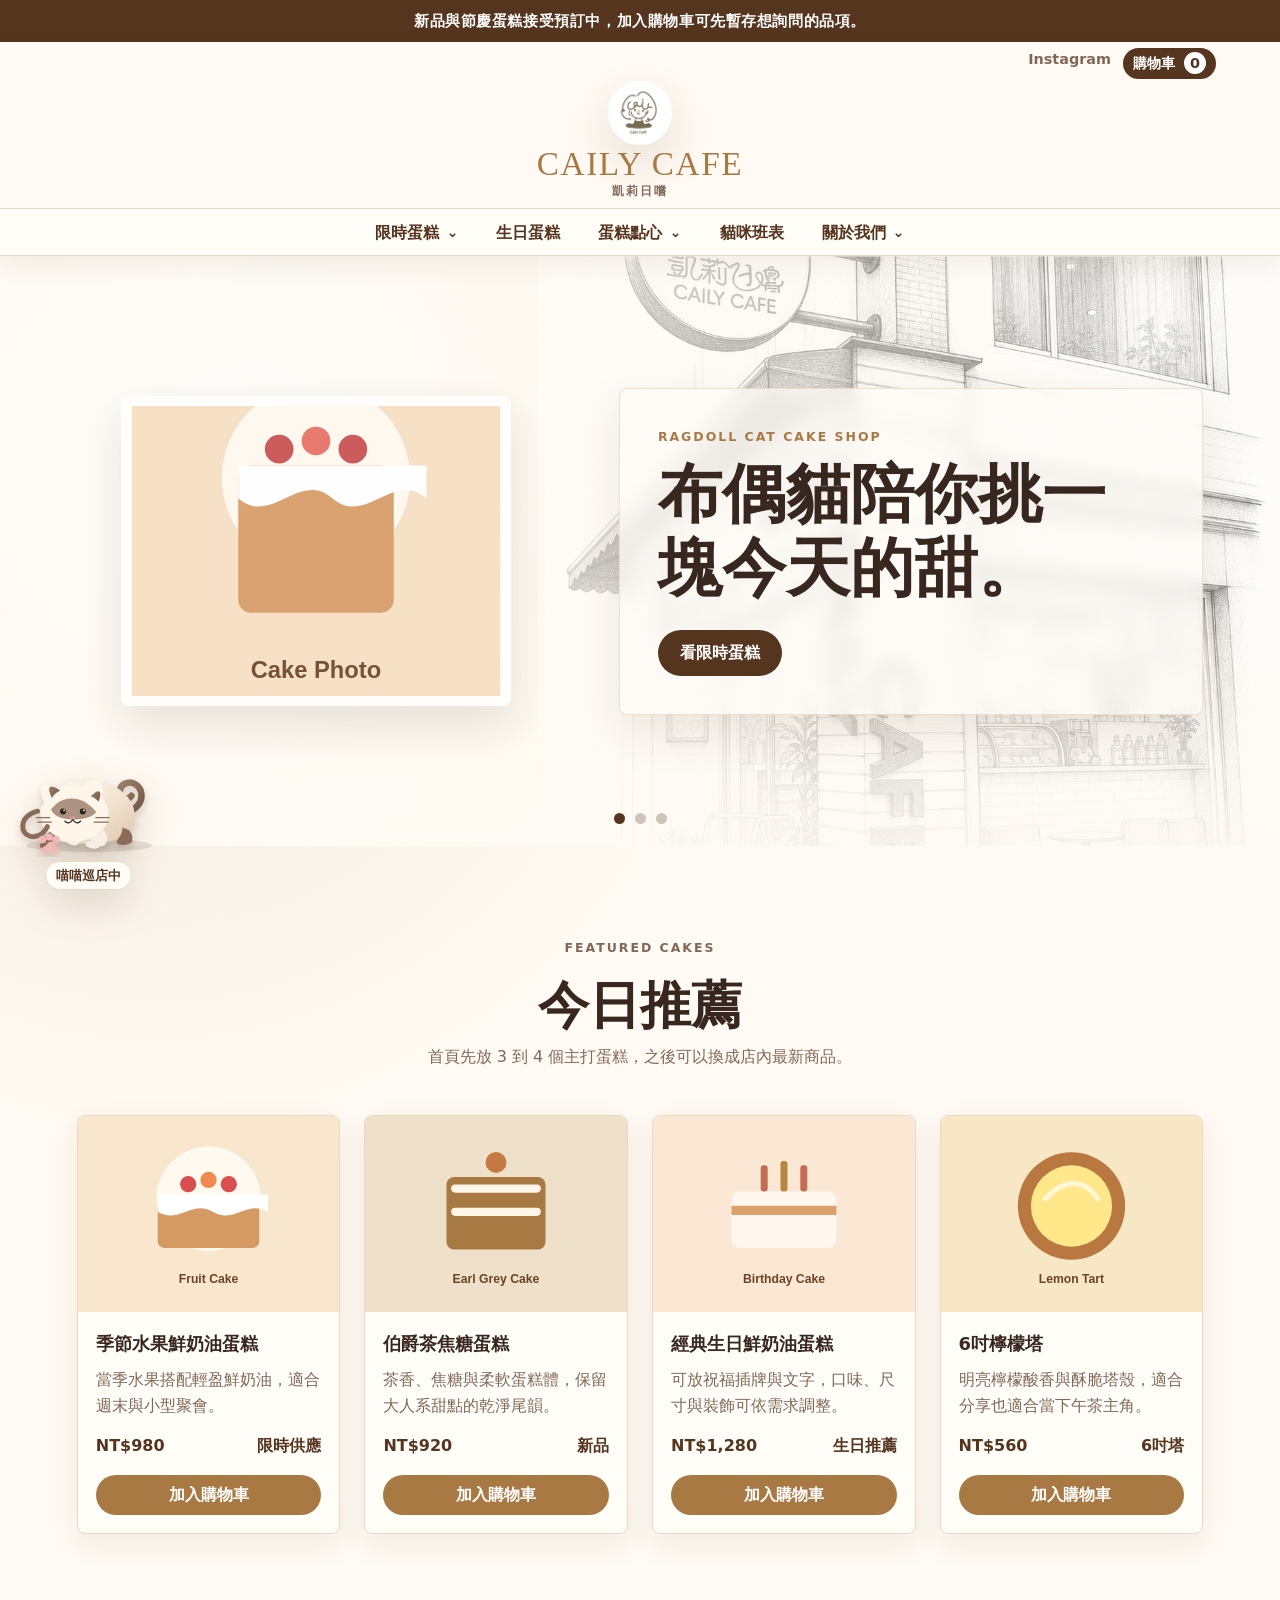
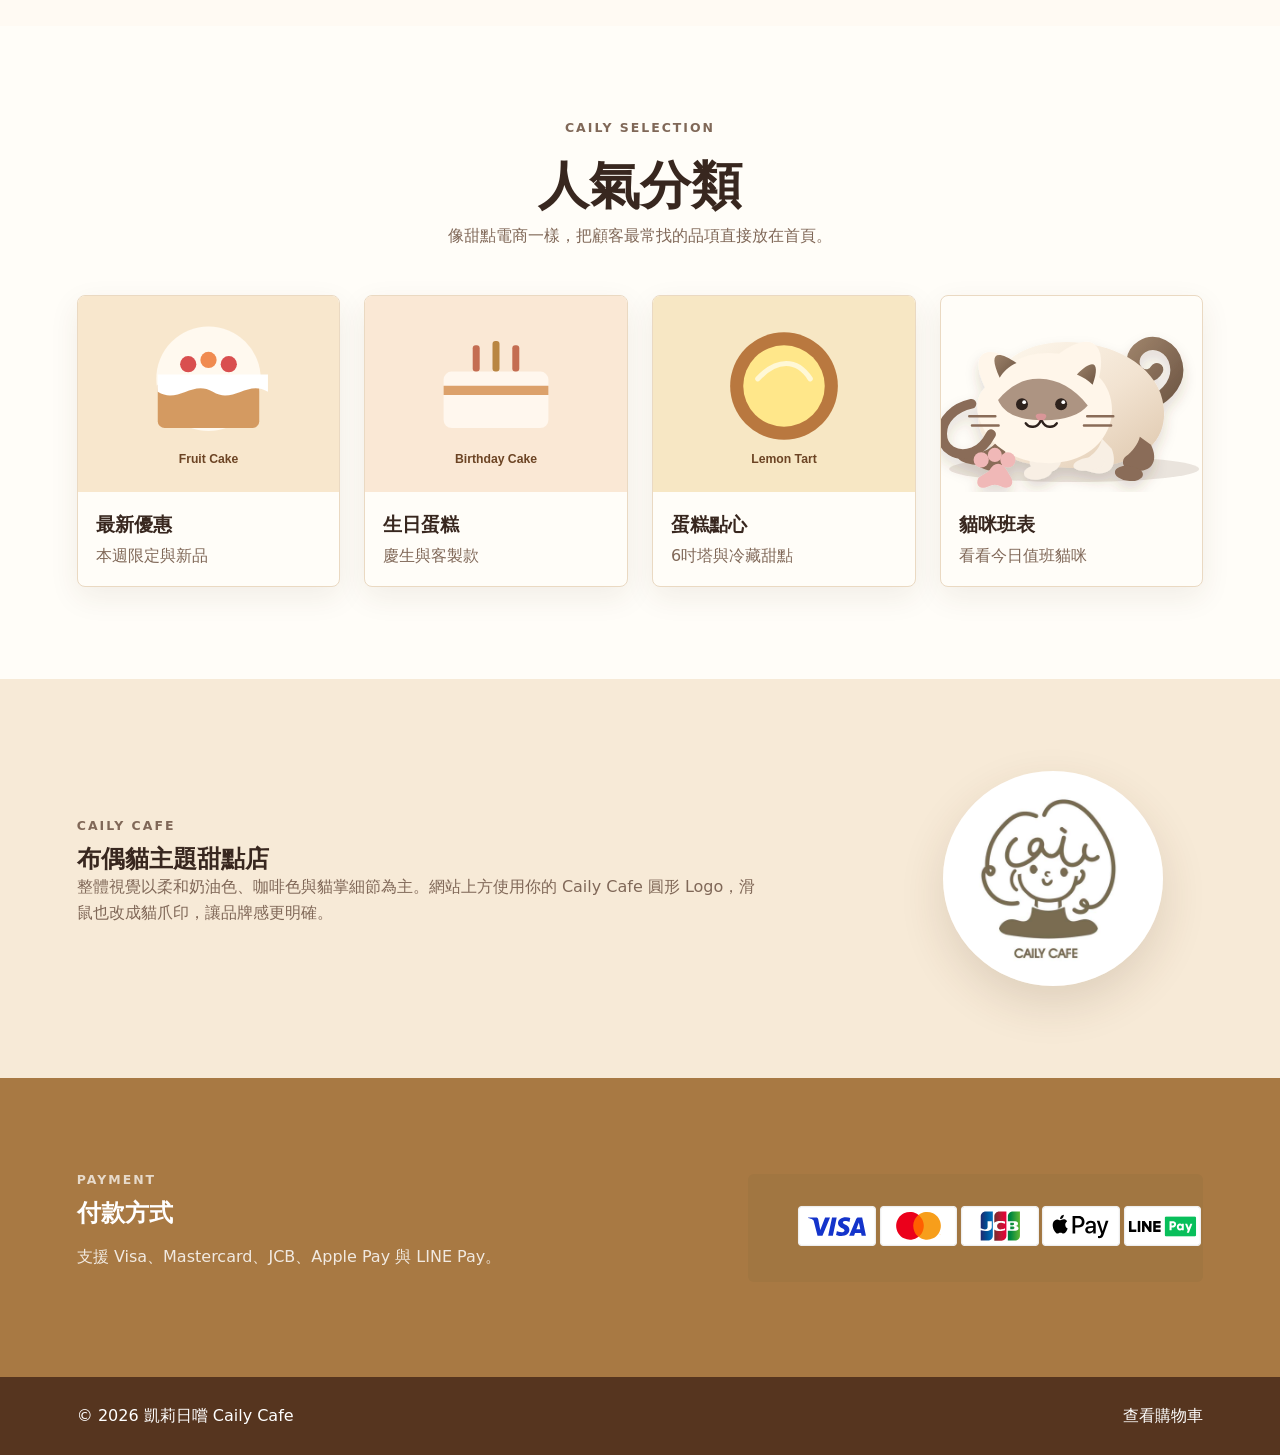
==== index.html @ 4fdf1cba "Initial Caily Cafe website" ====
﻿<!doctype html>
<html lang="zh-Hant">
  <head>
    <meta charset="utf-8">
    <meta name="viewport" content="width=device-width, initial-scale=1">
    <title>凱莉日嚐 Caily Cafe</title>
    <meta name="description" content="凱莉日嚐布偶貓主題蛋糕店，提供限時蛋糕、生日蛋糕、6吋塔與長條捲。">
    <link rel="stylesheet" href="assets/css/styles.css">
  </head>
  <body data-page="home">
    <div class="notice-bar">新品與節慶蛋糕接受預訂中，加入購物車可先暫存想詢問的品項。</div>
    <header class="site-header">
      <div class="utility-row">
        <a class="utility-link" href="https://www.instagram.com/cailycafe_daily/" target="_blank" rel="noreferrer">Instagram</a>
        <a class="cart-link" href="cart.html">購物車 <span data-cart-count>0</span></a>
      </div>
      <a class="brand" href="index.html" aria-label="凱莉日嚐首頁">
        <img src="assets/images/caily-logo.png" alt="Caily Cafe logo">
        <span>CAILY CAFE</span>
        <small>凱莉日嚐</small>
      </a>
      <button class="menu-toggle" type="button" aria-expanded="false" aria-controls="site-nav">選單</button>
      <nav id="site-nav" class="site-nav" aria-label="主選單">
        <div class="nav-dropdown">
          <a href="limited.html">限時蛋糕</a>
          <div class="dropdown-menu mega-menu">
            <a href="limited.html">本週限定</a>
            <a href="limited.html">新品上市</a>
            <a href="limited.html">節慶優惠</a>
          </div>
        </div>
        <a href="birthday.html">生日蛋糕</a>
        <div class="nav-dropdown">
          <a href="desserts.html">蛋糕點心</a>
          <div class="dropdown-menu mega-menu">
            <a href="tarts.html">6吋塔</a>
            <a href="rolls.html">長條捲</a>
            <a href="desserts.html">冷藏甜點</a>
          </div>
        </div>
        <a href="cat-schedule.html">貓咪班表</a>
        <div class="nav-dropdown">
          <a href="about.html">關於我們</a>
          <div class="dropdown-menu mega-menu">
            <a href="about.html">品牌故事</a>
            <a href="about.html">訂購方式</a>
            <a href="about.html">門市資訊</a>
          </div>
        </div>
      </nav>
    </header>

    <main>
      <section class="carousel" aria-label="自動滑動照片集">
        <div class="slides" data-carousel>
          <article class="slide is-active">
            <img src="assets/photos/hero-cake.svg" alt="凱莉日嚐限時蛋糕">
            <div class="slide-copy">
              <p>Ragdoll Cat Cake Shop</p>
              <h1>布偶貓陪你挑一塊今天的甜。</h1>
              <a class="button" href="limited.html">看限時蛋糕</a>
            </div>
          </article>
          <article class="slide">
            <img src="assets/photos/hero-tart.svg" alt="6吋塔甜點">
            <div class="slide-copy">
              <p>Fresh Tart</p>
              <h1>6吋塔、長條捲，日常也要有小慶祝。</h1>
              <a class="button" href="desserts.html">看蛋糕點心</a>
            </div>
          </article>
          <article class="slide">
            <img src="assets/photos/hero-roll.svg" alt="長條捲甜點">
            <div class="slide-copy">
              <p>Birthday & Daily Cake</p>
              <h1>生日、聚會、下午茶，都有剛好的尺寸。</h1>
              <a class="button" href="birthday.html">看生日蛋糕</a>
            </div>
          </article>
        </div>
        <div class="carousel-dots" data-carousel-dots></div>
      </section>

      <section class="section featured">
        <div class="section-heading centered">
          <p class="eyebrow">Featured Cakes</p>
          <h2>今日推薦</h2>
          <p>首頁先放 3 到 4 個主打蛋糕，之後可以換成店內最新商品。</p>
        </div>
        <div class="product-grid four" data-featured-products></div>
      </section>

      <section class="section shopline-style">
        <div class="section-heading centered">
          <p class="eyebrow">Caily Selection</p>
          <h2>人氣分類</h2>
          <p>像甜點電商一樣，把顧客最常找的品項直接放在首頁。</p>
        </div>
        <div class="category-showcase">
          <a href="limited.html">
            <img src="assets/photos/product-fruit-cake.svg" alt="最新優惠">
            <strong>最新優惠</strong>
            <span>本週限定與新品</span>
          </a>
          <a href="birthday.html">
            <img src="assets/photos/product-birthday.svg" alt="生日蛋糕">
            <strong>生日蛋糕</strong>
            <span>慶生與客製款</span>
          </a>
          <a href="tarts.html">
            <img src="assets/photos/product-lemon-tart.svg" alt="6吋塔">
            <strong>蛋糕點心</strong>
            <span>6吋塔與冷藏甜點</span>
          </a>
          <a href="cat-schedule.html">
            <img src="assets/images/ragdoll-cat-corner.svg" alt="貓咪班表">
            <strong>貓咪班表</strong>
            <span>看看今日值班貓咪</span>
          </a>
        </div>
      </section>

      <section class="section cat-theme">
        <div>
          <p class="eyebrow">Caily Cafe</p>
          <h2>布偶貓主題甜點店</h2>
          <p>
            整體視覺以柔和奶油色、咖啡色與貓掌細節為主。網站上方使用你的 Caily Cafe
            圓形 Logo，滑鼠也改成貓爪印，讓品牌感更明確。
          </p>
        </div>
        <img src="assets/images/caily-logo.png" alt="Caily Cafe 布偶貓主題 Logo">
      </section>

      <section class="section payment-section">
        <div>
          <p class="eyebrow">Payment</p>
          <h2>付款方式</h2>
          <p>支援 Visa、Mastercard、JCB、Apple Pay 與 LINE Pay。</p>
        </div>
        <img src="assets/images/payment-methods.png" alt="付款方式">
      </section>
    </main>

    <footer class="site-footer">
      <p>© 2026 凱莉日嚐 Caily Cafe</p>
      <a href="cart.html">查看購物車</a>
    </footer>

    <script src="assets/js/products.js"></script>
    <script src="assets/js/site.js"></script>
  </body>
</html>
---- assets/css/styles.css ----
:root {
  --bg: #fffaf3;
  --paper: #fffdf8;
  --cream: #f7ead7;
  --milk: #fbf2e4;
  --text: #38271f;
  --muted: #806858;
  --brand: #a87943;
  --brand-dark: #56351f;
  --line: #ead9c2;
  --shadow: 0 18px 46px rgba(78, 49, 29, 0.14);
  --paw-cursor: url("data:image/svg+xml,%3Csvg xmlns='http://www.w3.org/2000/svg' width='54' height='54' viewBox='0 0 54 54'%3E%3Cellipse cx='16' cy='15' rx='6' ry='8' fill='%23fff7ec' stroke='%2356351f' stroke-width='3'/%3E%3Cellipse cx='27' cy='11' rx='6' ry='8' fill='%23fff7ec' stroke='%2356351f' stroke-width='3'/%3E%3Cellipse cx='38' cy='15' rx='6' ry='8' fill='%23fff7ec' stroke='%2356351f' stroke-width='3'/%3E%3Cellipse cx='12' cy='28' rx='6' ry='8' fill='%23fff7ec' stroke='%2356351f' stroke-width='3'/%3E%3Cpath d='M22 30c3-6 10-6 13 0l7 10c4 7-3 13-10 9-3-2-8-2-11 0-8 4-14-2-10-9z' fill='%23f3c4c7' stroke='%2356351f' stroke-width='3'/%3E%3C/svg%3E") 10 10, auto;
}

* { box-sizing: border-box; }

html { cursor: var(--paw-cursor); }

body {
  margin: 0;
  color: var(--text);
  background:
    radial-gradient(circle at 12% 18%, rgba(168, 121, 67, 0.11), transparent 22%),
    var(--bg);
  font-family: "Noto Sans TC", "Microsoft JhengHei", system-ui, sans-serif;
  line-height: 1.6;
}

a, button { cursor: var(--paw-cursor); }
a { color: inherit; text-decoration: none; }
img { display: block; max-width: 100%; }

.site-header {
  position: sticky;
  top: 0;
  z-index: 20;
  background: rgba(255, 250, 243, 0.96);
  border-bottom: 1px solid var(--line);
  box-shadow: 0 8px 24px rgba(70, 43, 24, 0.07);
  backdrop-filter: blur(14px);
}

.notice-bar {
  padding: 9px 16px;
  color: #fff;
  background: var(--brand-dark);
  text-align: center;
  font-size: 0.92rem;
  font-weight: 800;
  letter-spacing: 0.04em;
}

.utility-row {
  display: flex;
  justify-content: flex-end;
  gap: 12px;
  padding: 6px clamp(18px, 5vw, 70px) 0;
  color: var(--muted);
  font-size: 0.9rem;
  font-weight: 700;
}

.cart-link {
  padding: 4px 10px;
  color: #fff;
  background: var(--brand-dark);
  border-radius: 999px;
}

.cart-link span {
  display: inline-grid;
  min-width: 22px;
  height: 22px;
  margin-left: 4px;
  place-items: center;
  color: var(--brand-dark);
  background: #fff;
  border-radius: 50%;
}

.brand {
  display: grid;
  justify-items: center;
  gap: 2px;
  width: max-content;
  margin: 0 auto;
  padding: 2px 0 8px;
  font-weight: 900;
  letter-spacing: 0.1em;
}

.brand img {
  width: 64px;
  height: 64px;
  object-fit: contain;
  background: #fff;
  border: 3px solid #fff;
  border-radius: 50%;
  box-shadow: var(--shadow);
}

.brand span {
  color: var(--brand);
  font-family: Georgia, "Times New Roman", serif;
  font-size: clamp(1.55rem, 2.6vw, 2.55rem);
  font-weight: 500;
  line-height: 1;
}

.brand small {
  color: var(--muted);
  font-size: 0.72rem;
  letter-spacing: 0.18em;
  text-transform: uppercase;
}

.menu-toggle { display: none; }

.site-nav {
  display: flex;
  justify-content: center;
  gap: clamp(12px, 3vw, 34px);
  min-height: 46px;
  border-top: 1px solid var(--line);
  background: var(--paper);
  font-weight: 800;
}

.site-nav > a,
.nav-dropdown > a {
  position: relative;
  display: flex;
  align-items: center;
  min-height: 46px;
  padding: 0 2px;
  color: var(--brand-dark);
}

.site-nav a:hover,
.site-nav a.active,
.nav-dropdown:hover > a {
  color: var(--text);
}

.site-nav > a::before,
.nav-dropdown > a::before {
  position: absolute;
  right: 0;
  bottom: 0;
  left: 0;
  height: 4px;
  content: "";
  background: var(--brand);
  opacity: 0;
  transform: scaleX(0.45);
  transition: opacity 0.2s ease, transform 0.2s ease;
}

.site-nav > a:hover::before,
.site-nav > a.active::before,
.nav-dropdown:hover > a::before,
.nav-dropdown:focus-within > a::before {
  opacity: 1;
  transform: scaleX(1);
}

.nav-dropdown > a::after {
  margin-left: 7px;
  content: "⌄";
  color: var(--brand-dark);
  font-size: 0.9rem;
}

.nav-dropdown {
  position: relative;
}

.dropdown-menu {
  position: absolute;
  top: 100%;
  left: 50%;
  min-width: 290px;
  padding: 22px 0;
  visibility: hidden;
  opacity: 0;
  transform: translate(-50%, 8px);
  background: rgba(255, 253, 248, 0.98);
  border: 0;
  border-radius: 0;
  box-shadow: 0 18px 38px rgba(65, 45, 30, 0.1);
  transition: 0.2s ease;
}

.nav-dropdown:hover .dropdown-menu,
.nav-dropdown:focus-within .dropdown-menu {
  visibility: visible;
  opacity: 1;
  transform: translate(-50%, 0);
}

.dropdown-menu a {
  display: block;
  padding: 13px 32px;
  border-radius: 0;
  color: var(--text);
  font-size: 1.02rem;
  font-weight: 900;
  white-space: nowrap;
}

.dropdown-menu a:hover {
  color: var(--brand);
  background: var(--cream);
}

.carousel {
  position: relative;
  min-height: 590px;
  overflow: hidden;
  background:
    linear-gradient(90deg, rgba(255, 250, 243, 0.95) 0%, rgba(255, 250, 243, 0.78) 42%, rgba(255, 250, 243, 0.42) 100%),
    url("../images/storefront-sketch.png") center right / min(58vw, 760px) auto no-repeat,
    var(--milk);
}

.carousel::after {
  position: absolute;
  inset: 0;
  content: "";
  pointer-events: none;
  background:
    radial-gradient(circle at 18% 34%, rgba(255, 255, 255, 0.68), transparent 30%),
    linear-gradient(180deg, rgba(255, 250, 243, 0) 58%, rgba(255, 250, 243, 0.86) 100%);
}

.walking-cat {
  position: fixed;
  bottom: 10px;
  left: 0;
  z-index: 30;
  display: grid;
  justify-items: center;
  gap: 4px;
  width: 176px;
  color: var(--brand-dark);
  font-size: 0.82rem;
  font-weight: 900;
  pointer-events: auto;
  filter: drop-shadow(0 14px 18px rgba(70, 43, 24, 0.18));
  animation: catWalkMove 22s linear infinite;
}

.cat-art {
  display: block;
  animation: catTurn 22s linear infinite;
}

.walking-cat img {
  width: 170px;
  height: auto;
  animation: catStep 0.85s ease-in-out infinite;
}

.cat-label {
  padding: 3px 10px;
  background: rgba(255, 253, 248, 0.92);
  border: 1px solid var(--line);
  border-radius: 999px;
}

.walking-cat:hover {
  animation-play-state: paused;
}

.walking-cat:hover .cat-art,
.walking-cat:hover img {
  animation-play-state: paused;
}

@keyframes catWalkMove {
  0% { transform: translateX(-210px); }
  49% { transform: translateX(calc(100vw - 20px)); }
  50% { transform: translateX(calc(100vw - 20px)); }
  99% { transform: translateX(-210px); }
  100% { transform: translateX(-210px); }
}

@keyframes catTurn {
  0% { transform: scaleX(-1); }
  49% { transform: scaleX(-1); }
  50% { transform: scaleX(1); }
  99% { transform: scaleX(1); }
  100% { transform: scaleX(-1); }
}

@keyframes catStep {
  0%, 100% { transform: translateY(0) rotate(-1deg); }
  50% { transform: translateY(-6px) rotate(1deg); }
}

.slides, .slide {
  min-height: 590px;
}

.slide {
  position: absolute;
  inset: 0;
  z-index: 1;
  display: grid;
  grid-template-columns: 0.9fr 1.1fr;
  align-items: center;
  gap: clamp(28px, 5vw, 76px);
  padding: clamp(34px, 6vw, 76px) clamp(18px, 6vw, 86px);
  opacity: 0;
  transform: scale(1.02);
  transition: opacity 0.7s ease, transform 0.7s ease;
}

.slide.is-active {
  opacity: 1;
  transform: scale(1);
}

.slide img {
  width: min(100%, 390px);
  max-height: 310px;
  object-fit: cover;
  justify-self: center;
  border: 10px solid rgba(255, 255, 255, 0.88);
  border-radius: 8px;
  box-shadow: var(--shadow);
  opacity: 0.92;
}

.slide-copy {
  max-width: 620px;
  padding: clamp(22px, 4vw, 38px);
  background: rgba(255, 253, 248, 0.72);
  border: 1px solid rgba(234, 217, 194, 0.82);
  border-radius: 8px;
  box-shadow: 0 18px 46px rgba(78, 49, 29, 0.1);
  backdrop-filter: blur(8px);
}

.slide-copy p,
.eyebrow {
  margin: 0 0 10px;
  color: var(--brand);
  font-size: 0.78rem;
  font-weight: 900;
  letter-spacing: 0.16em;
  text-transform: uppercase;
}

.slide-copy h1,
.page-hero h1,
.section h2 {
  margin: 0;
  line-height: 1.16;
  letter-spacing: 0;
}

.slide-copy h1 {
  max-width: 620px;
  font-size: clamp(2.3rem, 5vw, 4.8rem);
}

.button {
  display: inline-flex;
  align-items: center;
  justify-content: center;
  min-height: 46px;
  margin-top: 24px;
  padding: 0 22px;
  color: #fff;
  background: var(--brand-dark);
  border: 0;
  border-radius: 999px;
  font: inherit;
  font-weight: 900;
}

.button.dark { background: var(--brand); }
.button.wide { width: 100%; }

.carousel-dots {
  position: absolute;
  z-index: 2;
  right: 0;
  bottom: 22px;
  left: 0;
  display: flex;
  justify-content: center;
  gap: 10px;
}

.carousel-dots button {
  width: 11px;
  height: 11px;
  padding: 0;
  background: rgba(86, 53, 31, 0.28);
  border: 0;
  border-radius: 50%;
}

.carousel-dots button.is-active { background: var(--brand-dark); }

.section {
  padding: clamp(54px, 8vw, 92px) clamp(18px, 6vw, 86px);
}

.section-heading {
  display: grid;
  gap: 8px;
  margin-bottom: 30px;
}

.section-heading.centered {
  justify-items: center;
  text-align: center;
}

.section-heading h2,
.page-hero h1 {
  font-size: clamp(2rem, 4vw, 3.5rem);
}

.section-heading p,
.page-hero p,
.cat-theme p,
.info-grid p {
  max-width: 680px;
  margin-top: 0;
  color: var(--muted);
}

.product-grid {
  display: grid;
  grid-template-columns: repeat(3, minmax(0, 1fr));
  gap: 24px;
}

.product-grid.four {
  grid-template-columns: repeat(4, minmax(0, 1fr));
}

.shopline-style {
  background: #fffdf8;
}

.category-showcase {
  display: grid;
  grid-template-columns: repeat(4, minmax(0, 1fr));
  gap: 24px;
}

.category-showcase a {
  display: grid;
  overflow: hidden;
  background: var(--paper);
  border: 1px solid var(--line);
  border-radius: 8px;
  box-shadow: 0 10px 30px rgba(78, 49, 29, 0.08);
}

.category-showcase a:hover {
  transform: translateY(-3px);
  box-shadow: var(--shadow);
}

.category-showcase img {
  width: 100%;
  aspect-ratio: 4 / 3;
  object-fit: cover;
}

.category-showcase strong {
  padding: 18px 18px 2px;
  font-size: 1.2rem;
}

.category-showcase span {
  padding: 0 18px 18px;
  color: var(--muted);
}

.product-card {
  overflow: hidden;
  background: var(--paper);
  border: 1px solid var(--line);
  border-radius: 8px;
  box-shadow: 0 10px 30px rgba(78, 49, 29, 0.08);
}

.product-card:hover {
  transform: translateY(-3px);
  transition: transform 0.2s ease, box-shadow 0.2s ease;
  box-shadow: var(--shadow);
}

.product-card-link {
  display: block;
}

.product-card img {
  width: 100%;
  aspect-ratio: 4 / 3;
  object-fit: cover;
}

.product-card-content { padding: 18px 18px 0; }
.product-card h3 { margin: 0 0 8px; font-size: 1.12rem; }
.product-card p { margin: 0; color: var(--muted); }

.product-meta {
  display: flex;
  align-items: center;
  justify-content: space-between;
  gap: 12px;
  margin-top: 15px;
  color: var(--brand-dark);
  font-weight: 900;
}

.add-cart {
  width: 100%;
  min-height: 40px;
  color: #fff;
  background: var(--brand);
  border: 0;
  border-radius: 999px;
  font: inherit;
  font-weight: 900;
}

.product-card-actions {
  padding: 16px 18px 18px;
}

.cat-theme {
  display: grid;
  grid-template-columns: minmax(0, 1fr) 260px;
  gap: 34px;
  align-items: center;
  background: var(--cream);
}

.cat-theme img,
.about-hero img {
  width: 220px;
  border-radius: 50%;
  box-shadow: var(--shadow);
}

.payment-section {
  display: grid;
  grid-template-columns: minmax(0, 1fr) minmax(240px, 460px);
  gap: 28px;
  align-items: center;
  color: #fff;
  background: var(--brand);
}

.payment-section p { color: rgba(255,255,255,0.84); }
.payment-section .eyebrow { color: rgba(255,255,255,0.72); }
.payment-section img { justify-self: end; border-radius: 6px; }

.page-hero {
  padding: clamp(58px, 8vw, 96px) clamp(18px, 6vw, 86px);
  text-align: center;
  background:
    linear-gradient(rgba(255,250,243,0.9), rgba(255,250,243,0.9)),
    radial-gradient(circle at 80% 30%, #dfc29f 0 18%, transparent 19%);
}

.page-hero p { margin-right: auto; margin-left: auto; }

.product-detail {
  display: grid;
  grid-template-columns: minmax(320px, 0.95fr) minmax(320px, 1.05fr);
  gap: clamp(32px, 6vw, 78px);
  align-items: start;
  padding: clamp(44px, 7vw, 86px) clamp(18px, 6vw, 86px);
  background: #fffdf8;
}

.product-detail-media {
  position: sticky;
  top: 188px;
}

.product-detail-media img {
  width: 100%;
  aspect-ratio: 1;
  object-fit: cover;
  background: var(--milk);
  border: 1px solid var(--line);
}

.product-detail-info {
  padding-top: 8px;
}

.product-detail-info h1 {
  margin: 0;
  color: var(--text);
  font-size: clamp(2rem, 4vw, 3.3rem);
  line-height: 1.18;
}

.detail-price {
  margin: 22px 0;
  color: var(--brand-dark);
  font-size: 1.45rem;
  font-weight: 900;
}

.detail-description {
  max-width: 620px;
  color: var(--muted);
  font-size: 1.05rem;
}

.detail-actions {
  display: flex;
  flex-wrap: wrap;
  gap: 12px;
  margin: 28px 0;
}

.button.no-margin {
  margin-top: 0;
}

.button.light {
  color: var(--brand-dark);
  background: var(--cream);
}

.detail-panel {
  padding: 24px 0;
  border-top: 1px solid var(--line);
}

.detail-panel h2 {
  margin: 0 0 12px;
  font-size: 1.24rem;
}

.detail-panel ul {
  display: grid;
  gap: 8px;
  margin: 0;
  padding-left: 1.2rem;
  color: var(--muted);
}

.detail-panel p {
  margin: 0;
  color: var(--muted);
}

.about-hero {
  display: flex;
  justify-content: center;
  gap: 28px;
  text-align: left;
}

.cat-schedule-hero {
  display: grid;
  grid-template-columns: 220px minmax(0, 620px);
  gap: 28px;
  align-items: center;
  justify-content: center;
  text-align: left;
}

.cat-schedule-hero img {
  width: 220px;
}

.schedule-section {
  display: grid;
  gap: 28px;
}

.today-cat,
.cat-notes {
  padding: 28px;
  background: var(--paper);
  border: 1px solid var(--line);
  border-radius: 8px;
  box-shadow: var(--shadow);
}

.today-cat h2,
.cat-notes h2 {
  margin: 0 0 10px;
}

.today-cat p,
.cat-notes li {
  color: var(--muted);
}

.schedule-grid {
  display: grid;
  grid-template-columns: repeat(7, minmax(0, 1fr));
  gap: 12px;
}

.schedule-grid article {
  display: grid;
  gap: 8px;
  min-height: 130px;
  align-content: start;
  padding: 18px;
  background: #fffdf8;
  border: 1px solid var(--line);
  border-radius: 8px;
}

.schedule-grid strong {
  color: var(--brand-dark);
  font-size: 1.2rem;
}

.schedule-grid span {
  color: var(--muted);
}

.split-links {
  display: grid;
  grid-template-columns: repeat(2, minmax(0, 1fr));
  gap: 24px;
}

.split-links a {
  overflow: hidden;
  background: var(--paper);
  border: 1px solid var(--line);
  border-radius: 8px;
  box-shadow: var(--shadow);
}

.split-links img { width: 100%; aspect-ratio: 16 / 9; object-fit: cover; }
.split-links strong,
.split-links span { display: block; padding: 0 22px; }
.split-links strong { padding-top: 20px; font-size: 1.5rem; }
.split-links span { padding-bottom: 22px; color: var(--muted); }

.info-grid {
  display: grid;
  grid-template-columns: repeat(2, minmax(0, 1fr));
  gap: 24px;
}

.info-grid article,
.cart-summary,
.empty-cart {
  padding: 24px;
  background: var(--paper);
  border: 1px solid var(--line);
  border-radius: 8px;
  box-shadow: var(--shadow);
}

.info-grid a {
  color: var(--brand-dark);
  font-weight: 900;
  text-decoration: underline;
  text-underline-offset: 5px;
}

.cart-layout {
  display: grid;
  grid-template-columns: minmax(0, 1fr) 320px;
  gap: 24px;
  align-items: start;
}

.cart-item {
  display: grid;
  grid-template-columns: 110px minmax(0, 1fr) auto;
  gap: 16px;
  align-items: center;
  padding: 16px;
  margin-bottom: 14px;
  background: var(--paper);
  border: 1px solid var(--line);
  border-radius: 8px;
}

.cart-item img {
  width: 110px;
  aspect-ratio: 1;
  object-fit: cover;
  border-radius: 6px;
}

.qty-controls {
  display: flex;
  align-items: center;
  gap: 8px;
}

.qty-controls button,
.remove-item {
  min-width: 34px;
  height: 34px;
  border: 1px solid var(--line);
  border-radius: 999px;
  background: #fff;
  color: var(--brand-dark);
  font-weight: 900;
}

.site-footer {
  display: flex;
  justify-content: space-between;
  gap: 18px;
  padding: 26px clamp(18px, 6vw, 86px);
  color: #fff;
  background: var(--brand-dark);
}

.site-footer p { margin: 0; }

@media (max-width: 960px) {
  .menu-toggle {
    display: block;
    width: calc(100% - 36px);
    margin: 0 18px 12px;
    padding: 10px;
    color: var(--brand-dark);
    background: var(--paper);
    border: 1px solid var(--line);
    border-radius: 8px;
    font: inherit;
    font-weight: 900;
  }

  .site-nav {
    display: none;
    flex-direction: column;
    align-items: stretch;
    padding: 8px 18px 18px;
  }

  .site-nav.is-open { display: flex; }

  .dropdown-menu {
    position: static;
    min-width: 0;
    padding: 6px 0 10px 18px;
    visibility: visible;
    opacity: 1;
    transform: none;
    box-shadow: none;
  }

  .slide,
  .cat-theme,
  .payment-section,
  .cart-layout,
  .about-hero,
  .product-detail {
    grid-template-columns: 1fr;
  }

  .slide img {
    width: min(100%, 420px);
  }

  .carousel {
    background:
      linear-gradient(rgba(255, 250, 243, 0.88), rgba(255, 250, 243, 0.88)),
      url("../images/storefront-sketch.png") center 34% / min(88vw, 560px) auto no-repeat,
      var(--milk);
  }

  .product-detail-media {
    position: static;
  }

  .product-grid,
  .product-grid.four {
    grid-template-columns: repeat(2, minmax(0, 1fr));
  }

  .category-showcase {
    grid-template-columns: repeat(2, minmax(0, 1fr));
  }

  .about-hero { display: grid; text-align: center; justify-items: center; }

  .cat-schedule-hero {
    grid-template-columns: 1fr;
    justify-items: center;
    text-align: center;
  }

  .schedule-grid {
    grid-template-columns: repeat(2, minmax(0, 1fr));
  }
}

@media (max-width: 620px) {
  .brand img { width: 58px; height: 58px; }
  .utility-row { justify-content: center; }
  .slide, .slides, .carousel { min-height: 650px; }
  .slide img { max-height: 260px; }
  .product-grid,
  .product-grid.four,
  .category-showcase,
  .split-links,
  .info-grid {
    grid-template-columns: 1fr;
  }

  .cart-item {
    grid-template-columns: 86px minmax(0, 1fr);
  }

  .cart-item img { width: 86px; }
  .qty-controls { grid-column: 1 / -1; }
  .site-footer { display: block; }
  .walking-cat { width: 128px; bottom: 8px; animation-duration: 18s; }
  .cat-art { animation-duration: 18s; }
  .walking-cat img { width: 122px; }
  .schedule-grid { grid-template-columns: 1fr; }
}
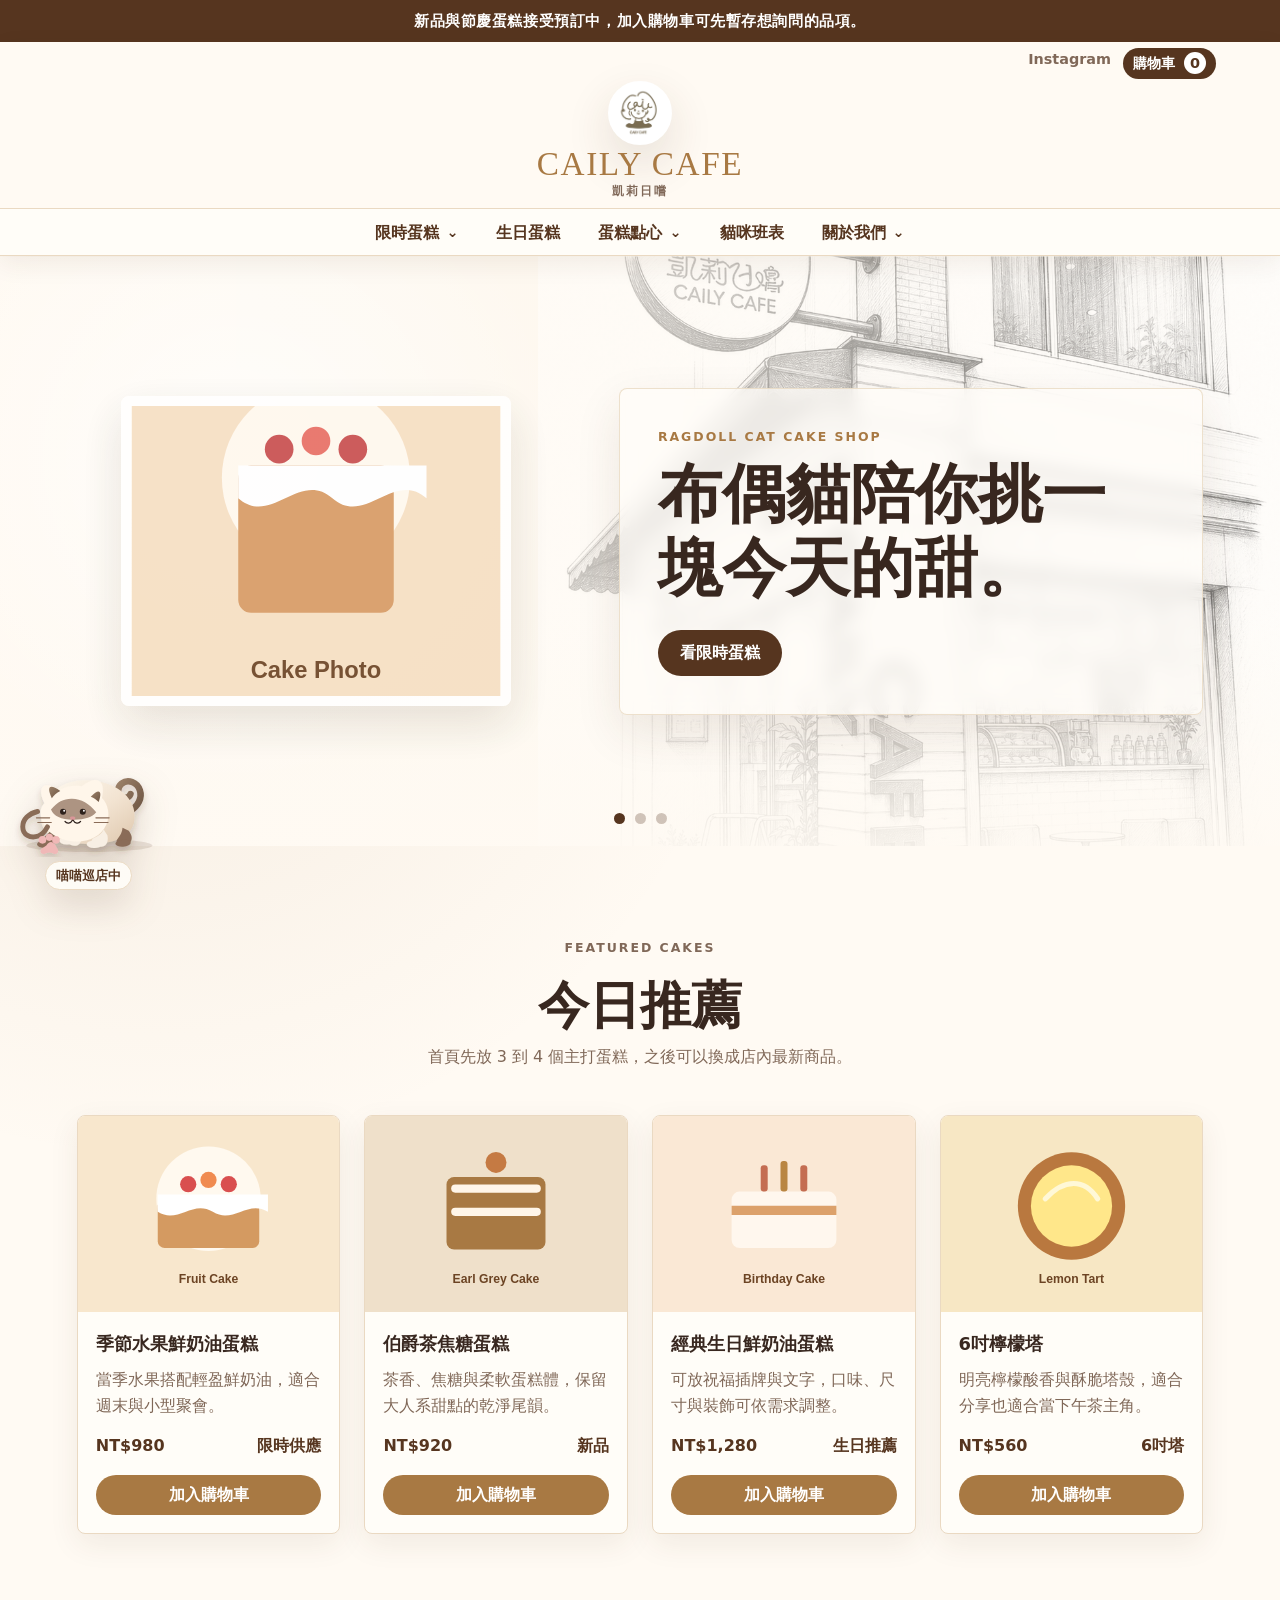
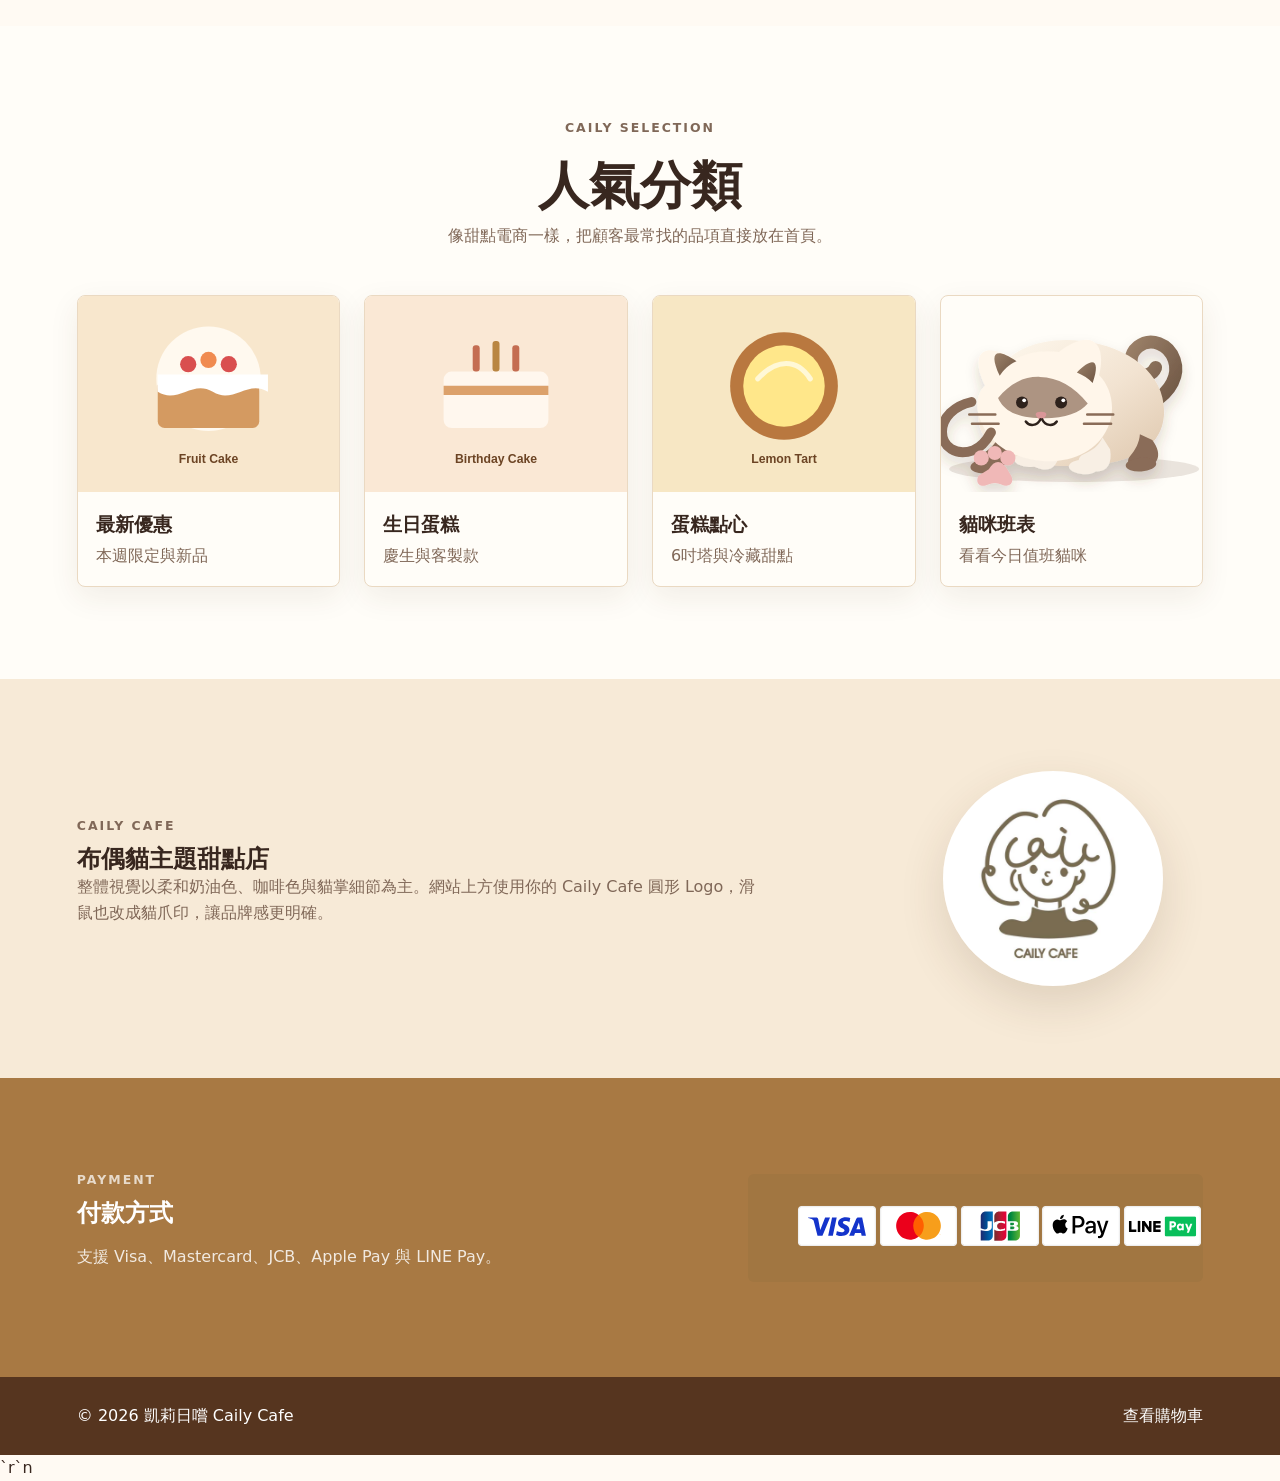
==== commit bd59925c: "Add Google Sheet product management" ====
--- a/index.html
+++ b/index.html
@@ -147,8 +147,9 @@
       <a href="cart.html">查看購物車</a>
     </footer>
 
-    <script src="assets/js/products.js"></script>
+    <script src="assets/js/config.js"></script>`r`n    <script src="assets/js/products.js"></script>
     <script src="assets/js/site.js"></script>
   </body>
 </html>
 
+
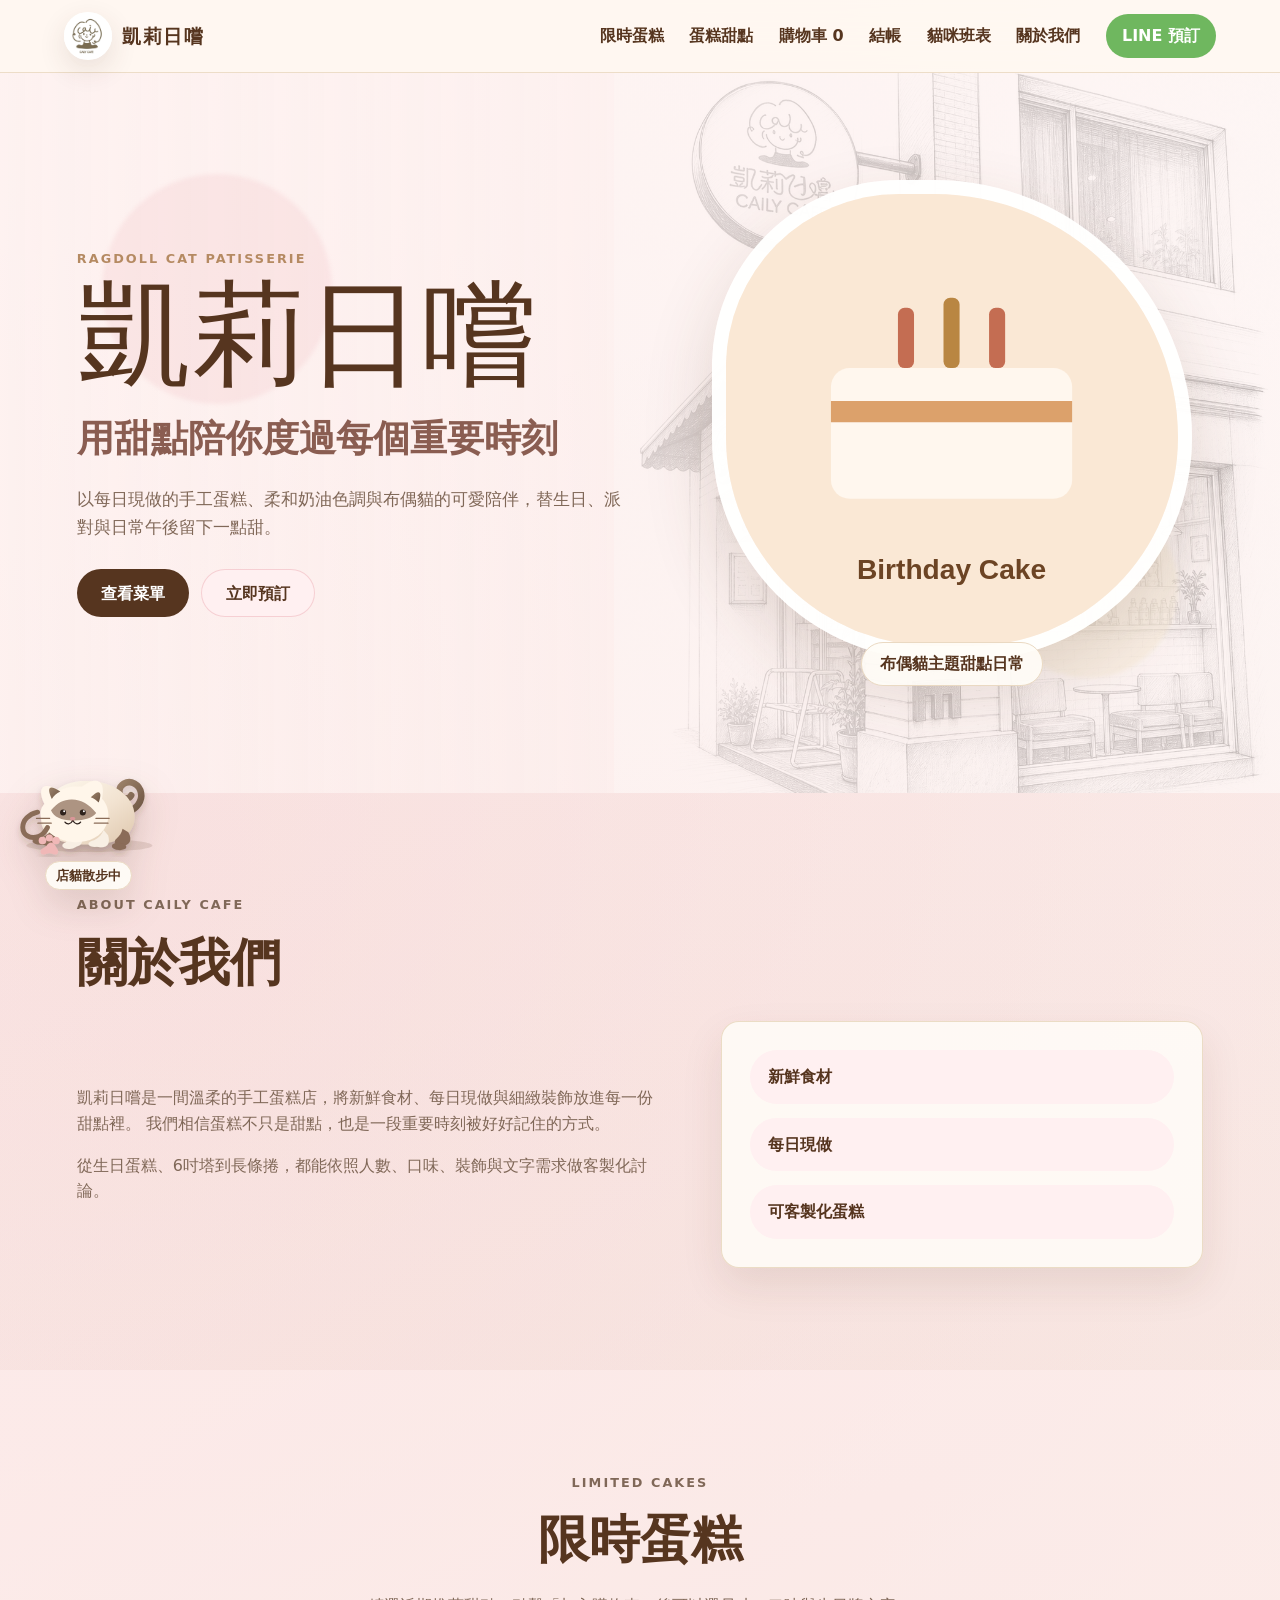
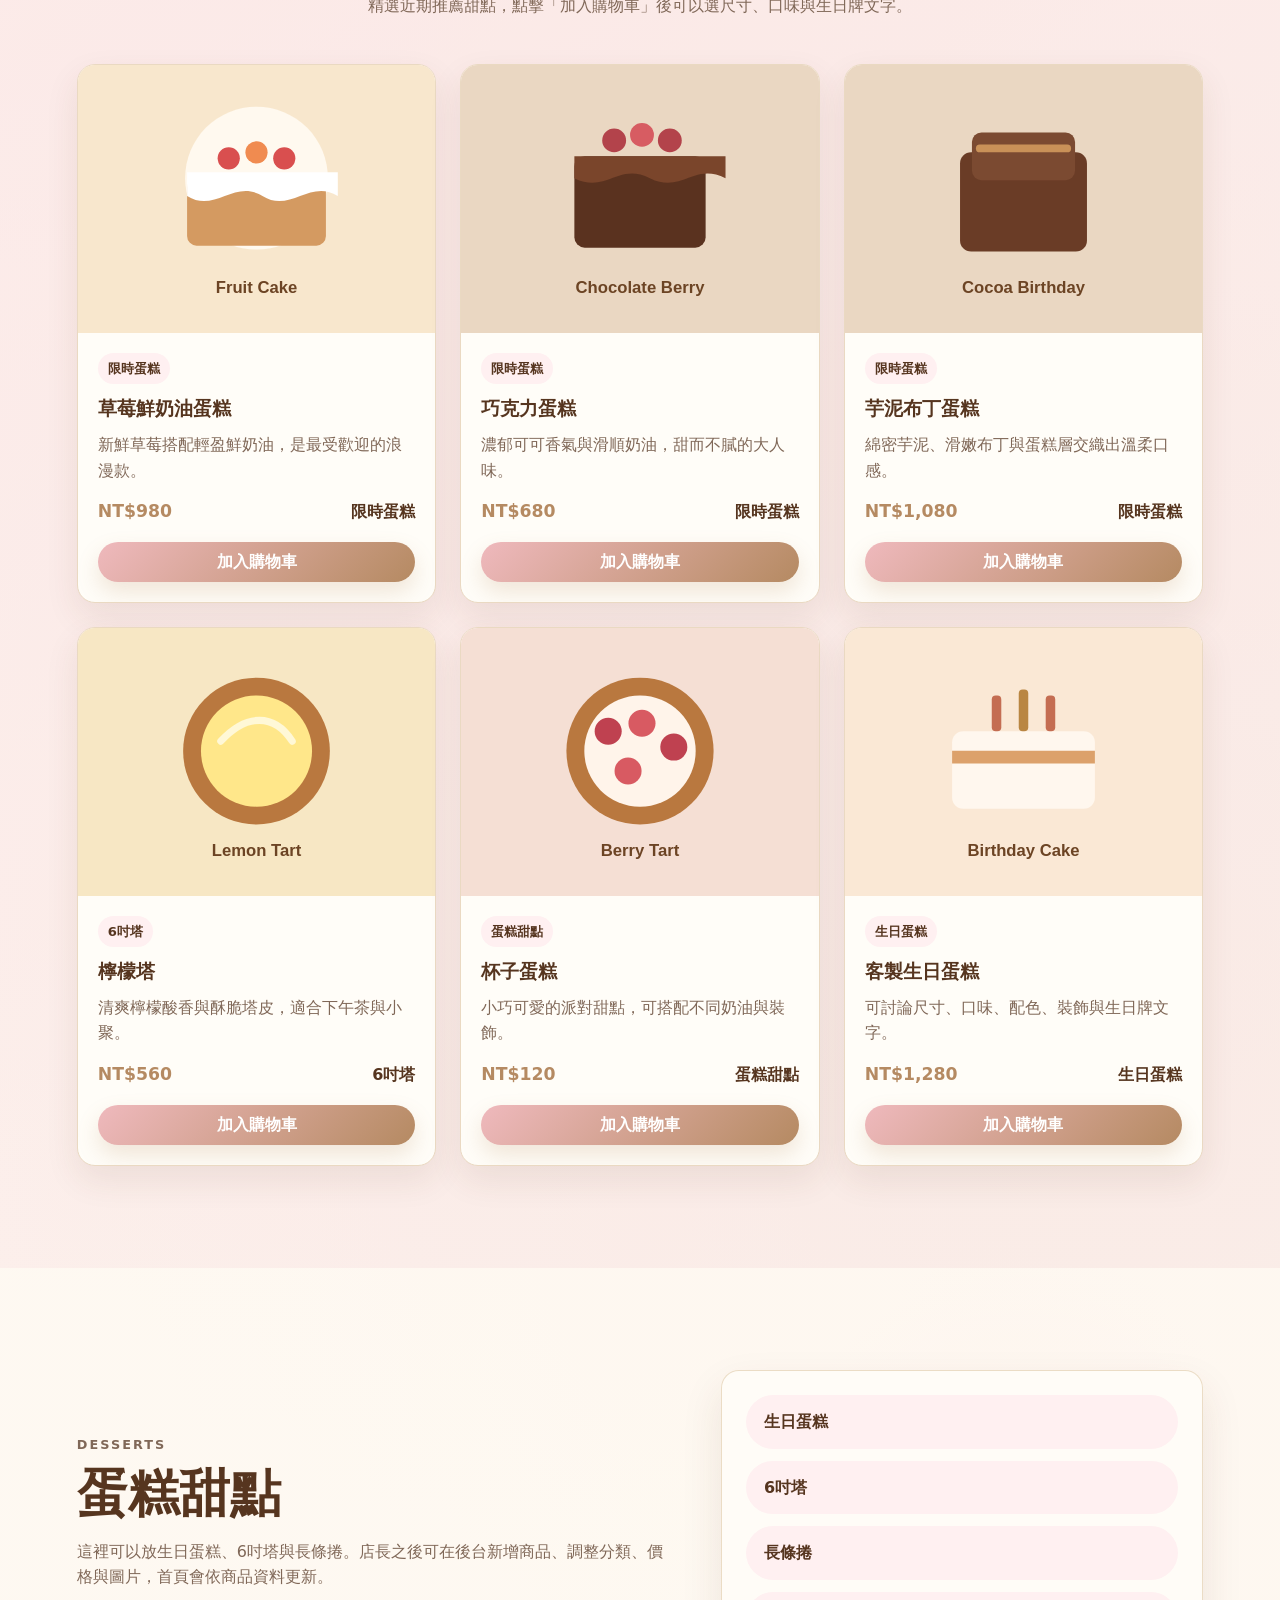
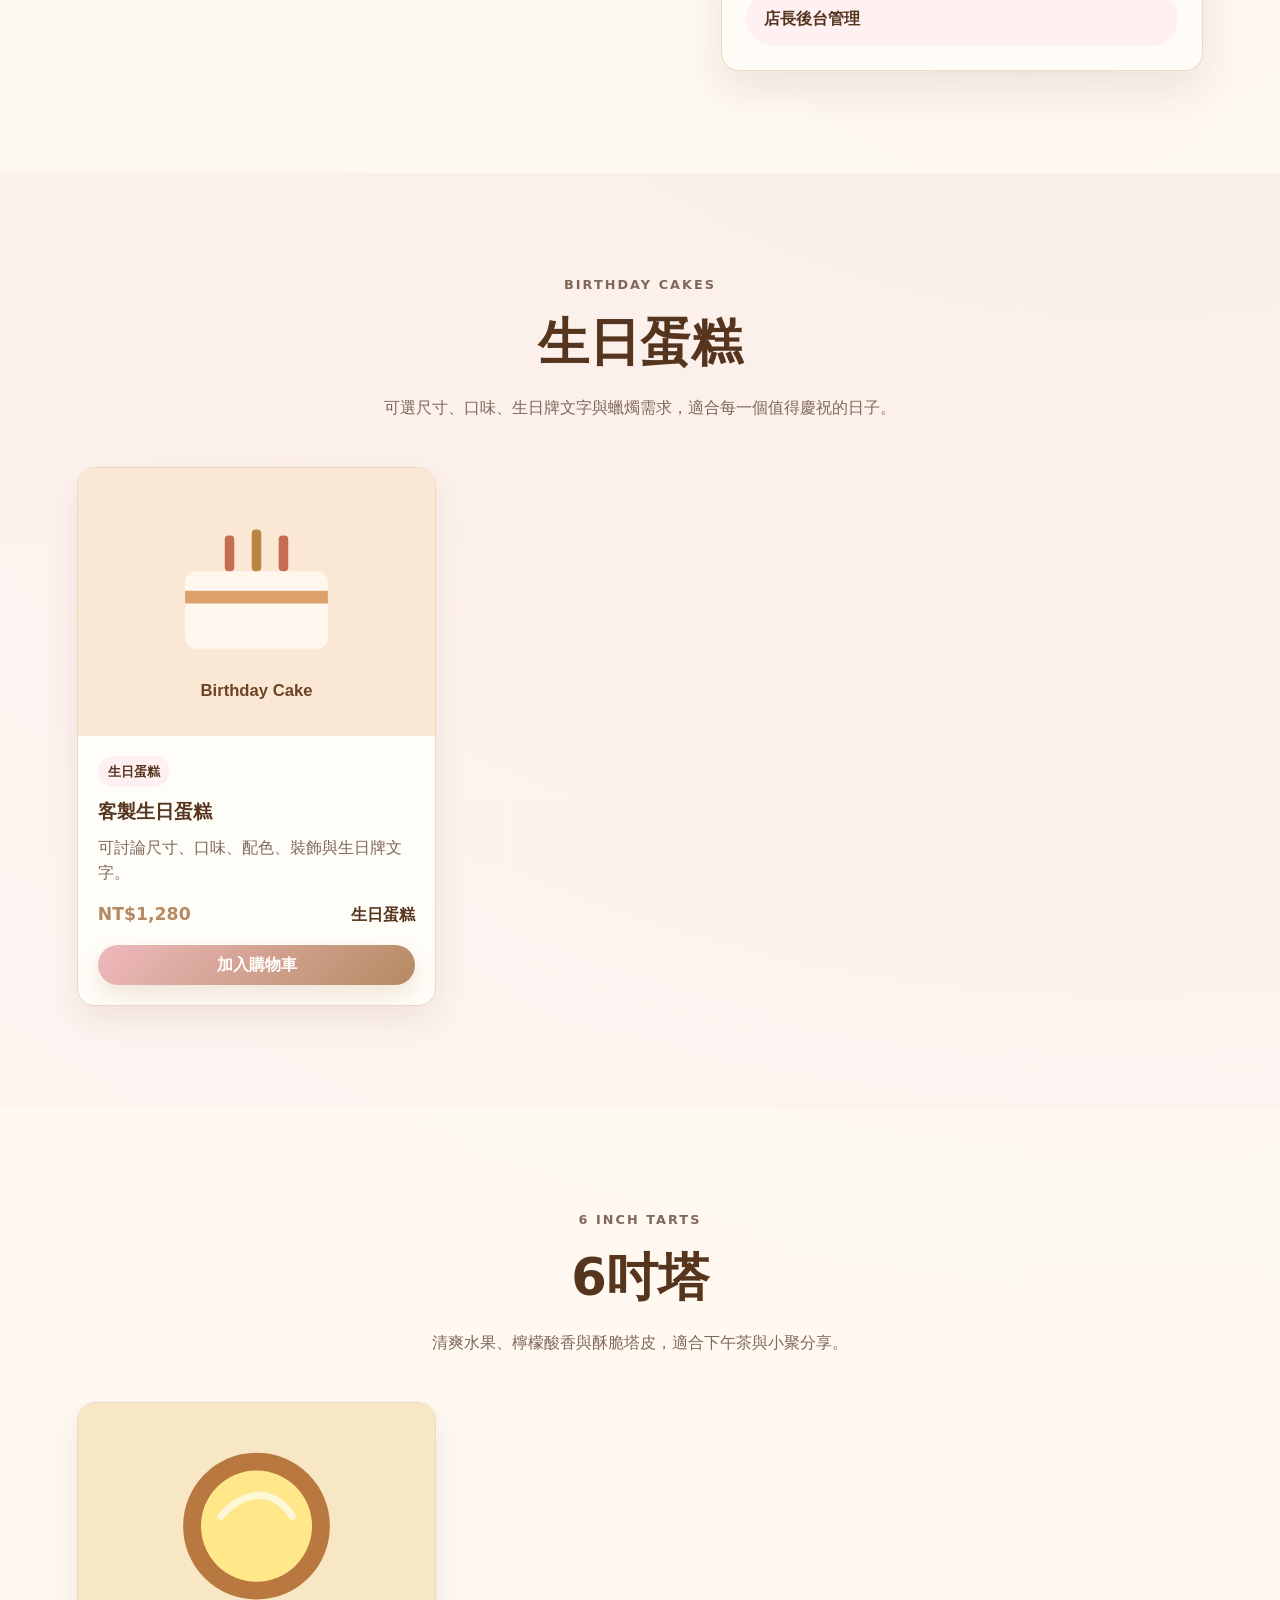
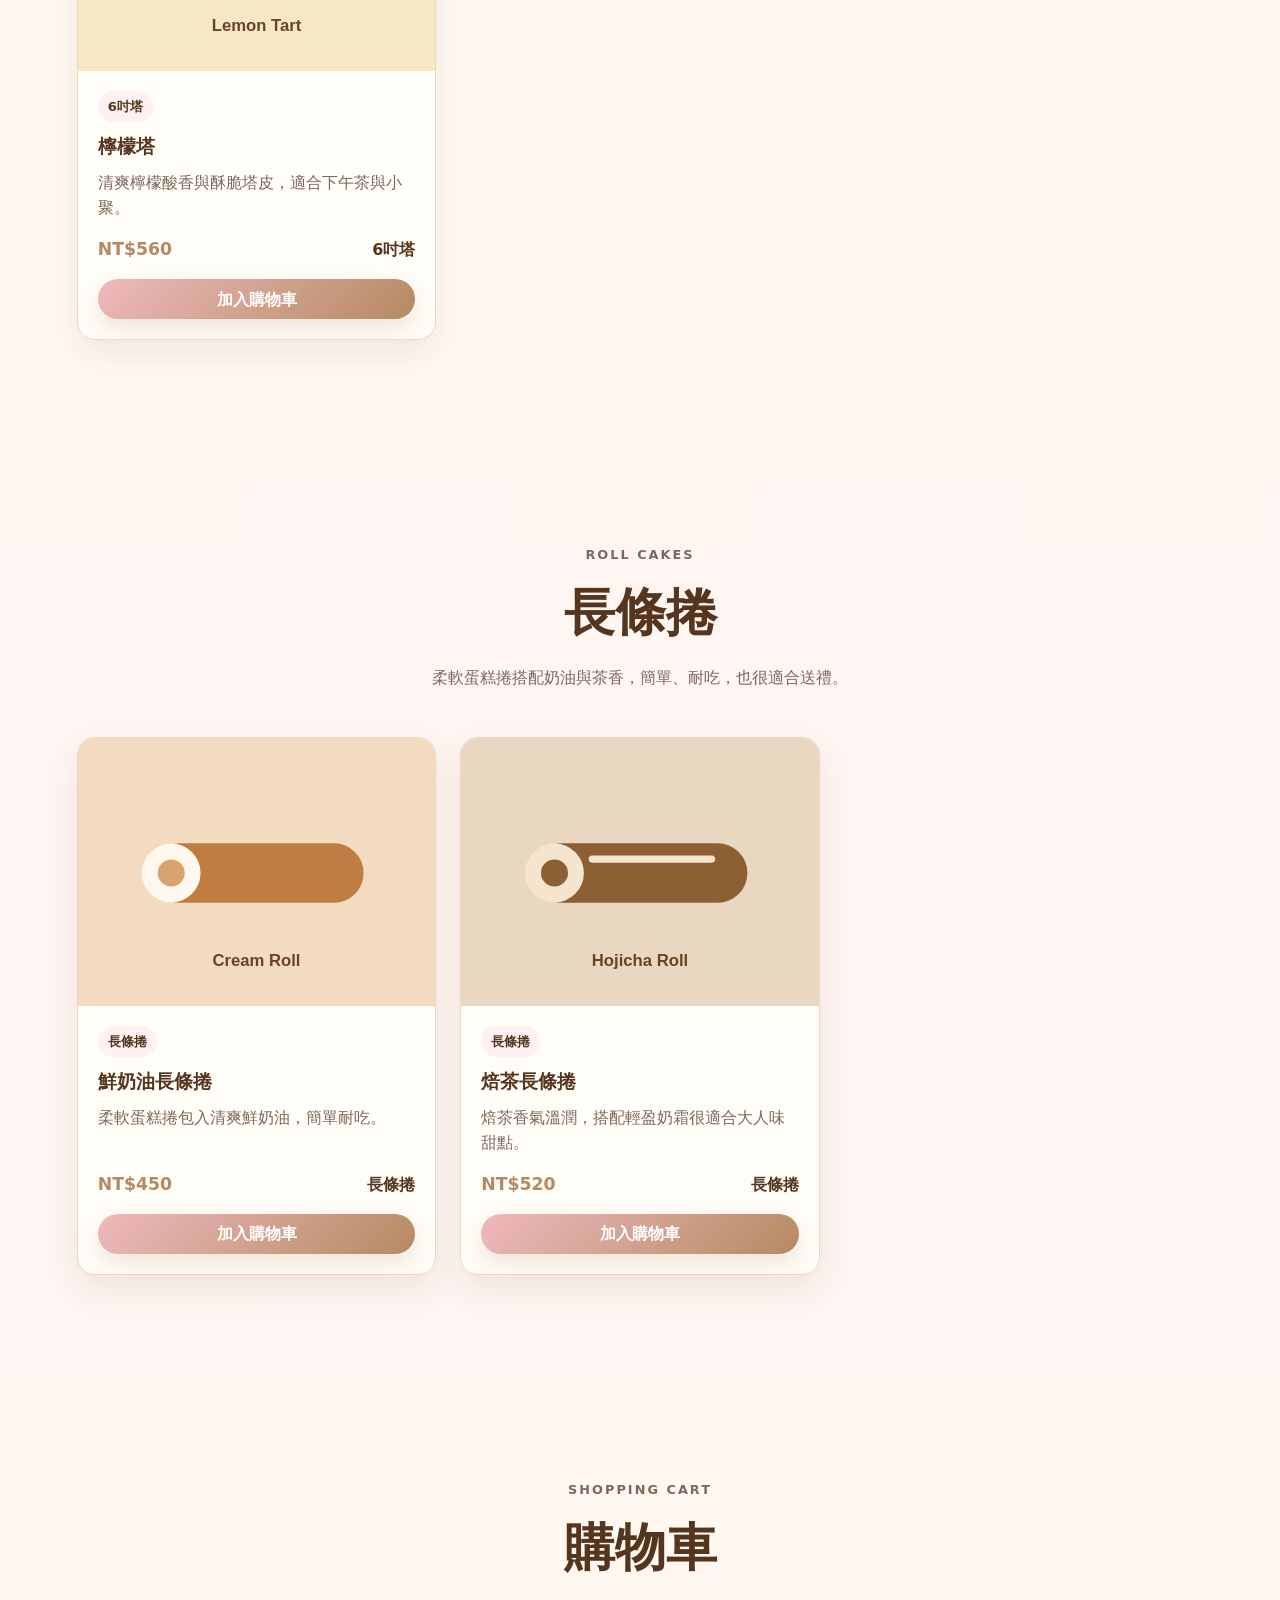
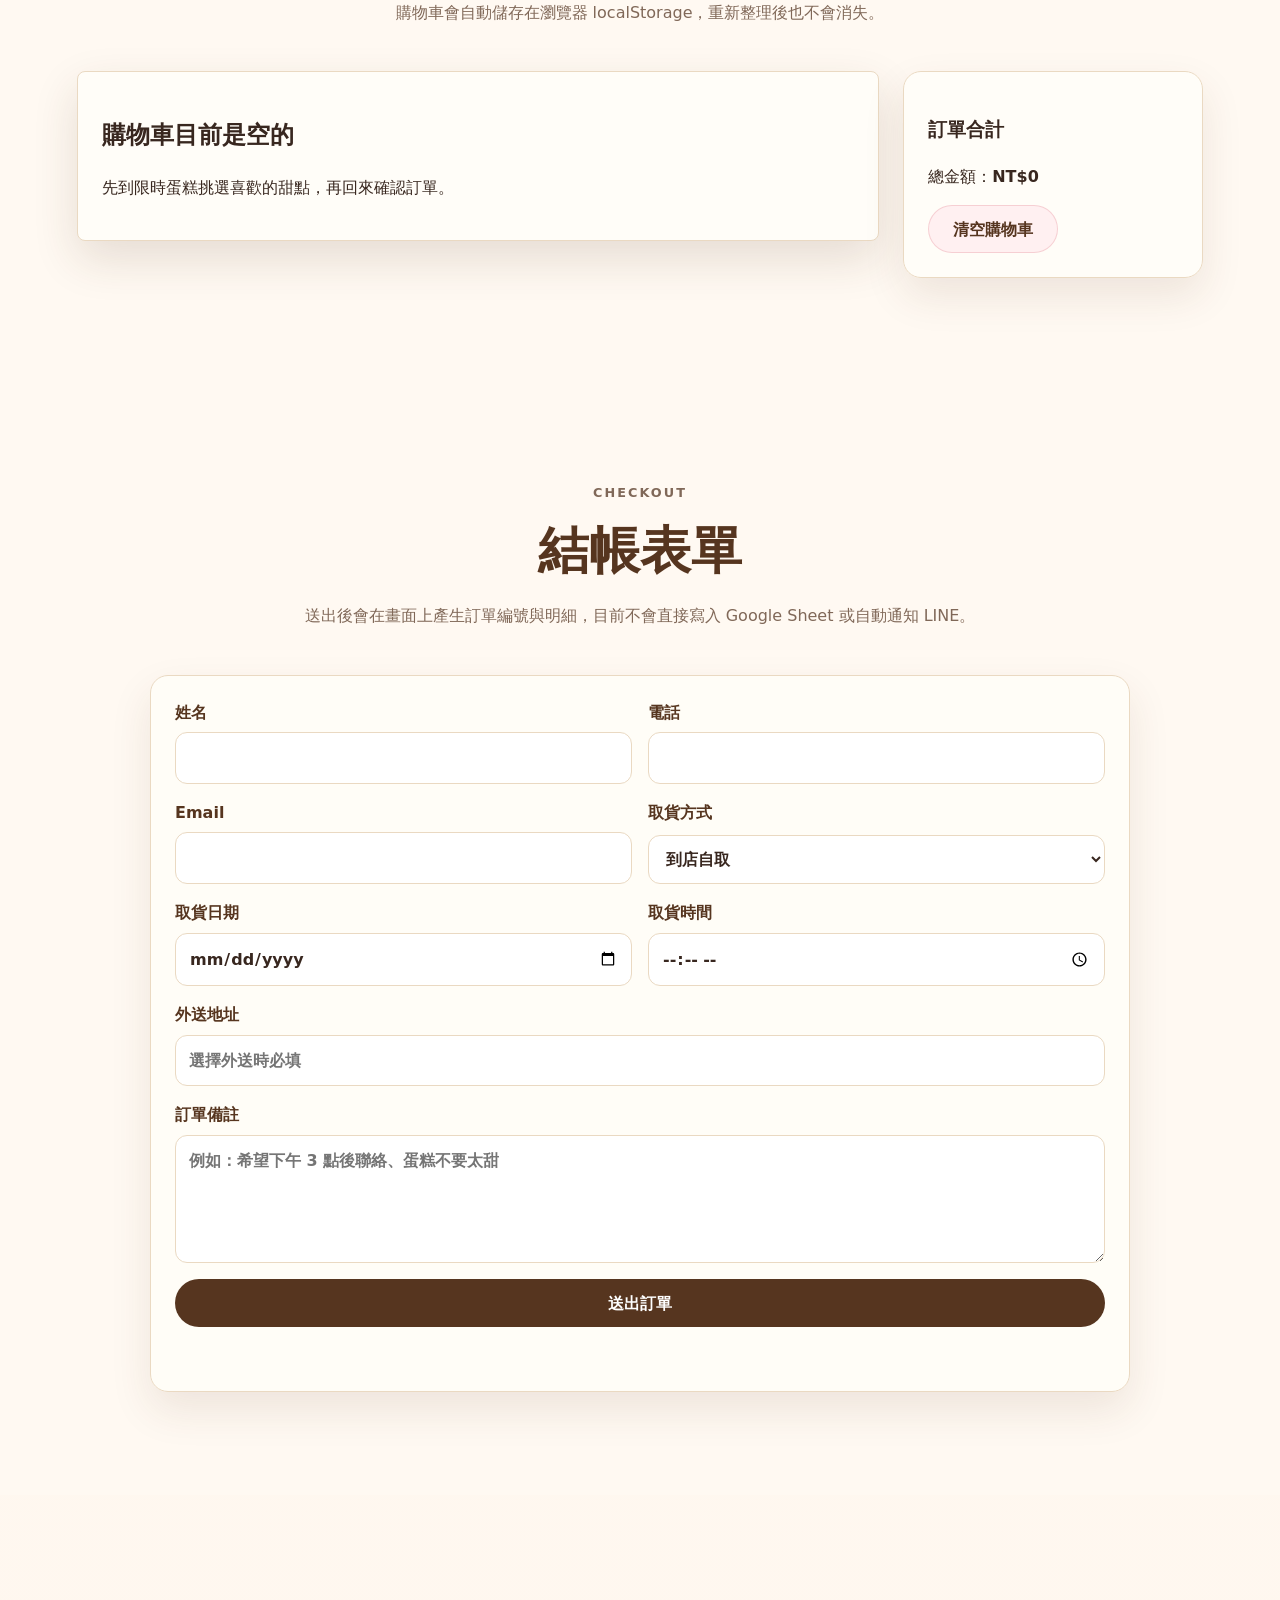
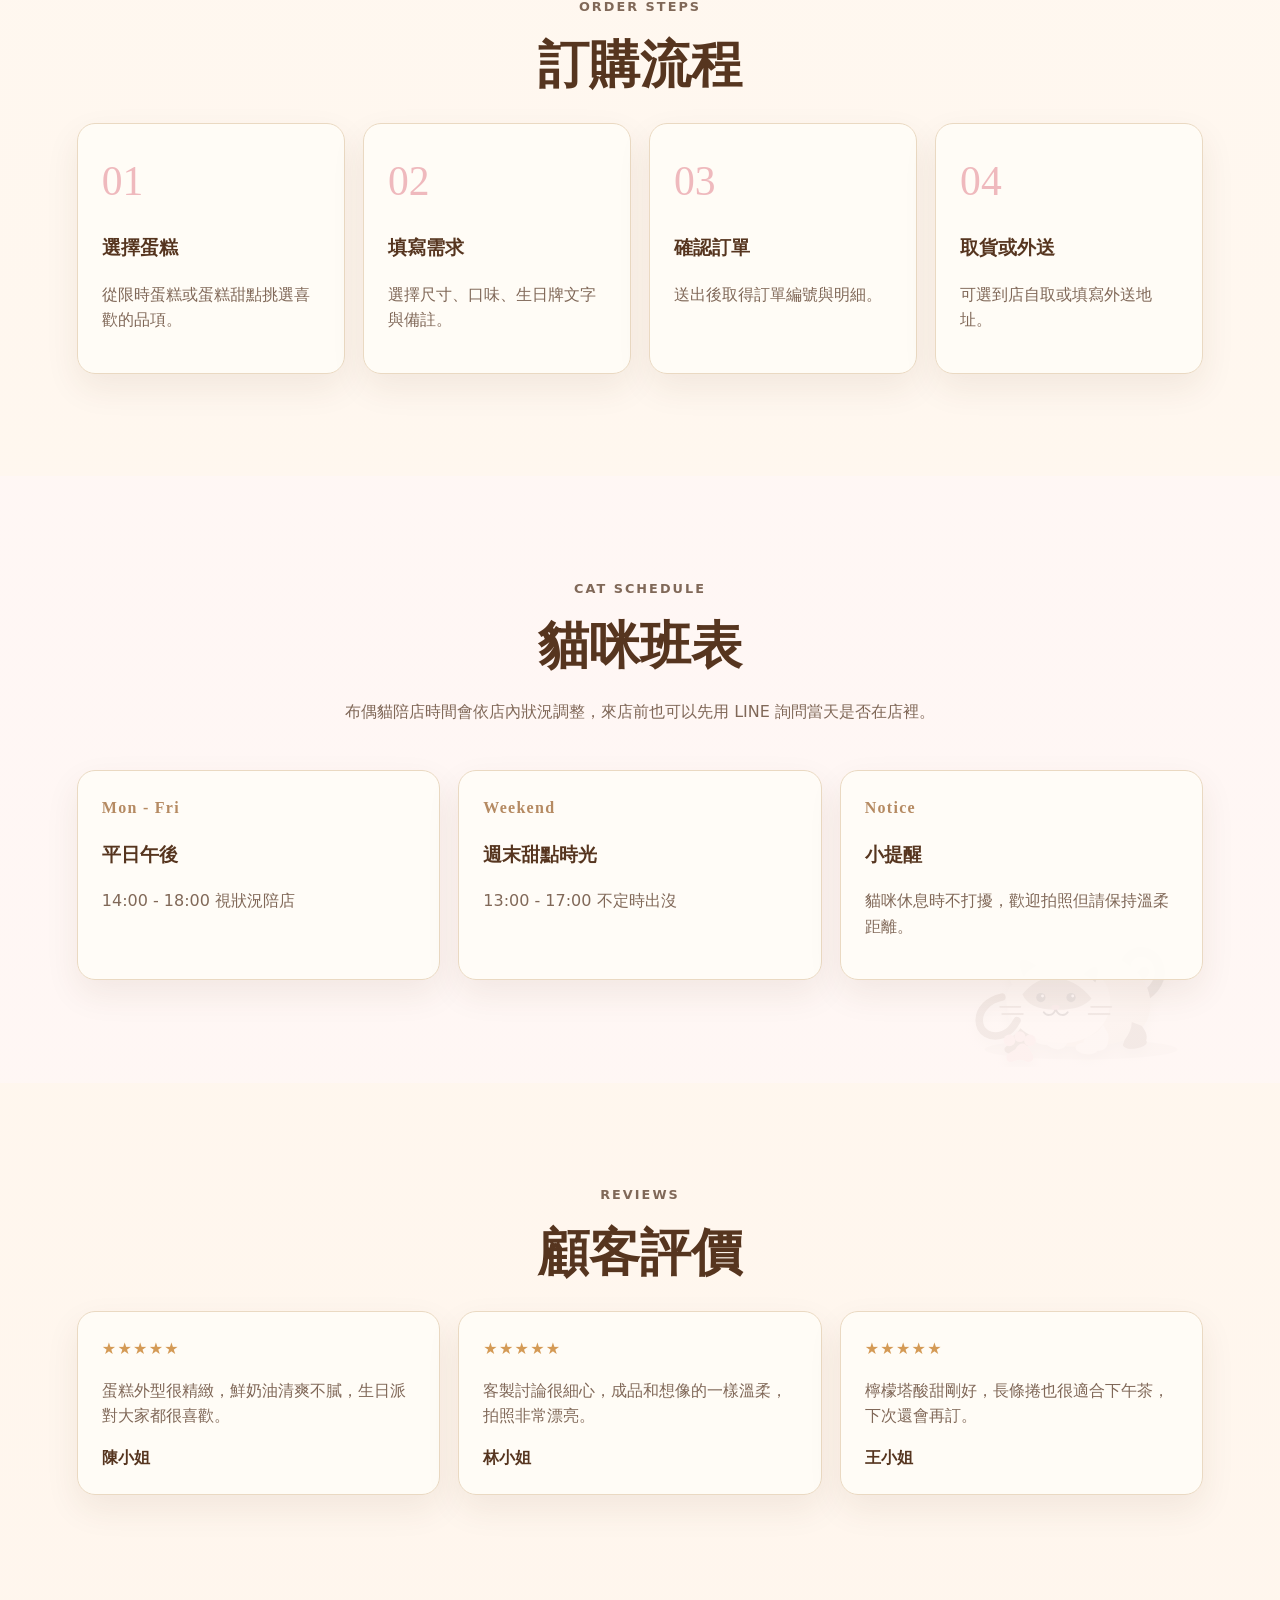
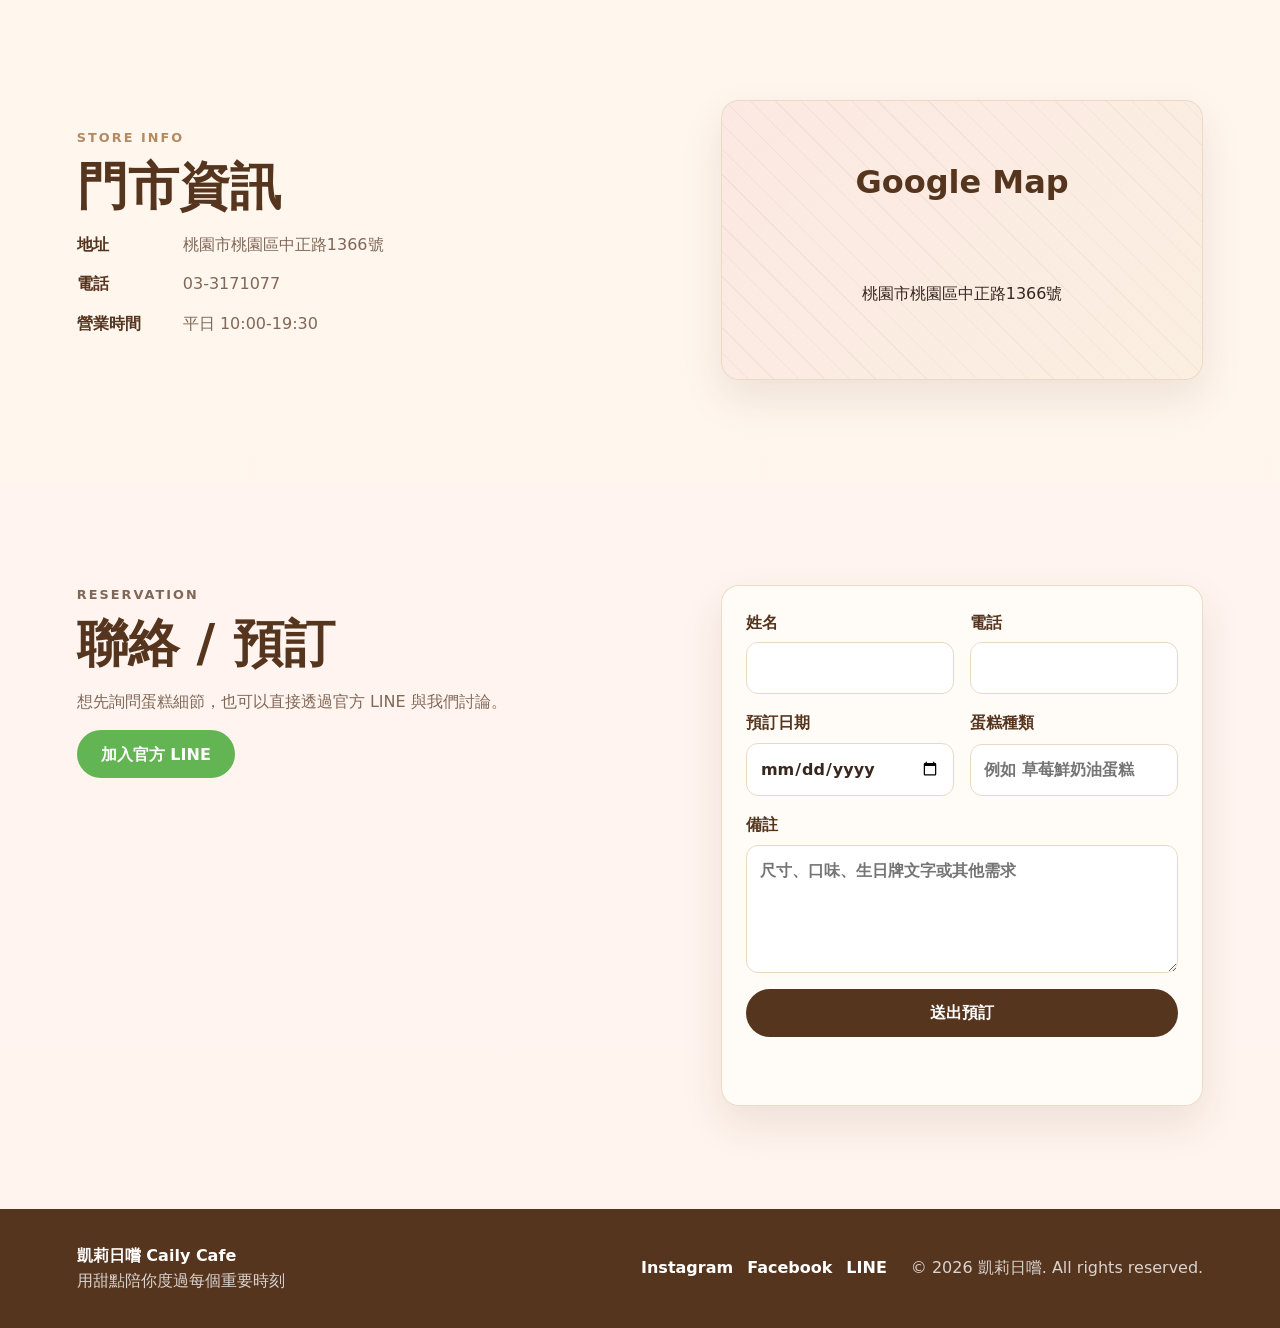
==== commit 94db5832: "Update Caily Cafe storefront and cart" ====
--- a/index.html
+++ b/index.html
@@ -1,155 +1,304 @@
-﻿<!doctype html>
+<!doctype html>
 <html lang="zh-Hant">
   <head>
     <meta charset="utf-8">
     <meta name="viewport" content="width=device-width, initial-scale=1">
-    <title>凱莉日嚐 Caily Cafe</title>
-    <meta name="description" content="凱莉日嚐布偶貓主題蛋糕店，提供限時蛋糕、生日蛋糕、6吋塔與長條捲。">
+    <title>凱莉日嚐｜韓式浪漫手工蛋糕</title>
+    <meta name="description" content="凱莉日嚐是布偶貓主題手工蛋糕店，提供新鮮現做、客製生日蛋糕、限時蛋糕與甜點預訂。">
     <link rel="stylesheet" href="assets/css/styles.css">
   </head>
-  <body data-page="home">
-    <div class="notice-bar">新品與節慶蛋糕接受預訂中，加入購物車可先暫存想詢問的品項。</div>
-    <header class="site-header">
-      <div class="utility-row">
-        <a class="utility-link" href="https://www.instagram.com/cailycafe_daily/" target="_blank" rel="noreferrer">Instagram</a>
-        <a class="cart-link" href="cart.html">購物車 <span data-cart-count>0</span></a>
-      </div>
-      <a class="brand" href="index.html" aria-label="凱莉日嚐首頁">
-        <img src="assets/images/caily-logo.png" alt="Caily Cafe logo">
-        <span>CAILY CAFE</span>
-        <small>凱莉日嚐</small>
+  <body data-page="home" class="romantic-home">
+    <header class="romantic-header">
+      <a class="romantic-brand" href="#hero" aria-label="凱莉日嚐首頁">
+        <img src="assets/images/caily-logo.png" alt="凱莉日嚐 Caily Cafe logo">
+        <span>凱莉日嚐</span>
       </a>
-      <button class="menu-toggle" type="button" aria-expanded="false" aria-controls="site-nav">選單</button>
-      <nav id="site-nav" class="site-nav" aria-label="主選單">
-        <div class="nav-dropdown">
-          <a href="limited.html">限時蛋糕</a>
-          <div class="dropdown-menu mega-menu">
-            <a href="limited.html">本週限定</a>
-            <a href="limited.html">新品上市</a>
-            <a href="limited.html">節慶優惠</a>
+
+      <button class="romantic-menu-toggle" type="button" aria-expanded="false" aria-controls="home-nav">選單</button>
+
+      <nav id="home-nav" class="romantic-nav" aria-label="首頁導覽">
+        <a href="#menu">限時蛋糕</a>
+        <div class="romantic-dropdown">
+          <a href="#desserts">蛋糕甜點</a>
+          <div class="romantic-dropdown-menu">
+            <a href="#birthday-cakes">生日蛋糕</a>
+            <a href="#tart-cakes">6吋塔</a>
+            <a href="#roll-cakes">長條捲</a>
           </div>
         </div>
-        <a href="birthday.html">生日蛋糕</a>
-        <div class="nav-dropdown">
-          <a href="desserts.html">蛋糕點心</a>
-          <div class="dropdown-menu mega-menu">
-            <a href="tarts.html">6吋塔</a>
-            <a href="rolls.html">長條捲</a>
-            <a href="desserts.html">冷藏甜點</a>
-          </div>
-        </div>
-        <a href="cat-schedule.html">貓咪班表</a>
-        <div class="nav-dropdown">
-          <a href="about.html">關於我們</a>
-          <div class="dropdown-menu mega-menu">
-            <a href="about.html">品牌故事</a>
-            <a href="about.html">訂購方式</a>
-            <a href="about.html">門市資訊</a>
-          </div>
-        </div>
+        <a href="#cart">購物車 <span data-cart-count>0</span></a>
+        <a href="#checkout">結帳</a>
+        <a href="#cat-schedule">貓咪班表</a>
+        <a href="#about">關於我們</a>
+        <a class="nav-line" href="https://line.me/R/ti/p/@042msbid" target="_blank" rel="noreferrer">LINE 預訂</a>
       </nav>
     </header>
 
     <main>
-      <section class="carousel" aria-label="自動滑動照片集">
-        <div class="slides" data-carousel>
-          <article class="slide is-active">
-            <img src="assets/photos/hero-cake.svg" alt="凱莉日嚐限時蛋糕">
-            <div class="slide-copy">
-              <p>Ragdoll Cat Cake Shop</p>
-              <h1>布偶貓陪你挑一塊今天的甜。</h1>
-              <a class="button" href="limited.html">看限時蛋糕</a>
-            </div>
-          </article>
-          <article class="slide">
-            <img src="assets/photos/hero-tart.svg" alt="6吋塔甜點">
-            <div class="slide-copy">
-              <p>Fresh Tart</p>
-              <h1>6吋塔、長條捲，日常也要有小慶祝。</h1>
-              <a class="button" href="desserts.html">看蛋糕點心</a>
-            </div>
-          </article>
-          <article class="slide">
-            <img src="assets/photos/hero-roll.svg" alt="長條捲甜點">
-            <div class="slide-copy">
-              <p>Birthday & Daily Cake</p>
-              <h1>生日、聚會、下午茶，都有剛好的尺寸。</h1>
-              <a class="button" href="birthday.html">看生日蛋糕</a>
-            </div>
-          </article>
-        </div>
-        <div class="carousel-dots" data-carousel-dots></div>
-      </section>
-
-      <section class="section featured">
-        <div class="section-heading centered">
-          <p class="eyebrow">Featured Cakes</p>
-          <h2>今日推薦</h2>
-          <p>首頁先放 3 到 4 個主打蛋糕，之後可以換成店內最新商品。</p>
-        </div>
-        <div class="product-grid four" data-featured-products></div>
-      </section>
-
-      <section class="section shopline-style">
-        <div class="section-heading centered">
-          <p class="eyebrow">Caily Selection</p>
-          <h2>人氣分類</h2>
-          <p>像甜點電商一樣，把顧客最常找的品項直接放在首頁。</p>
-        </div>
-        <div class="category-showcase">
-          <a href="limited.html">
-            <img src="assets/photos/product-fruit-cake.svg" alt="最新優惠">
-            <strong>最新優惠</strong>
-            <span>本週限定與新品</span>
-          </a>
-          <a href="birthday.html">
-            <img src="assets/photos/product-birthday.svg" alt="生日蛋糕">
-            <strong>生日蛋糕</strong>
-            <span>慶生與客製款</span>
-          </a>
-          <a href="tarts.html">
-            <img src="assets/photos/product-lemon-tart.svg" alt="6吋塔">
-            <strong>蛋糕點心</strong>
-            <span>6吋塔與冷藏甜點</span>
-          </a>
-          <a href="cat-schedule.html">
-            <img src="assets/images/ragdoll-cat-corner.svg" alt="貓咪班表">
-            <strong>貓咪班表</strong>
-            <span>看看今日值班貓咪</span>
-          </a>
-        </div>
-      </section>
-
-      <section class="section cat-theme">
+      <section id="hero" class="romantic-hero">
+        <div class="hero-bloom hero-bloom-one"></div>
+        <div class="hero-bloom hero-bloom-two"></div>
+        <div class="romantic-hero-copy">
+          <p class="romantic-kicker">Ragdoll Cat Patisserie</p>
+          <h1>凱莉日嚐</h1>
+          <p class="romantic-tagline">用甜點陪你度過每個重要時刻</p>
+          <p class="romantic-hero-text">
+            以每日現做的手工蛋糕、柔和奶油色調與布偶貓的可愛陪伴，替生日、派對與日常午後留下一點甜。
+          </p>
+          <div class="romantic-actions">
+            <a class="romantic-button primary" href="#menu">查看菜單</a>
+            <a class="romantic-button secondary" href="#checkout">立即預訂</a>
+          </div>
+        </div>
+        <div class="romantic-hero-media">
+          <img src="assets/photos/product-birthday.svg" alt="凱莉日嚐浪漫生日蛋糕">
+          <span class="cat-note">布偶貓主題甜點日常</span>
+        </div>
+      </section>
+
+      <section id="about" class="romantic-section about-romantic">
+        <div class="section-title">
+          <p class="romantic-kicker">About Caily Cafe</p>
+          <h2>關於我們</h2>
+        </div>
+        <div class="about-romantic-grid">
+          <div>
+            <p>
+              凱莉日嚐是一間溫柔的手工蛋糕店，將新鮮食材、每日現做與細緻裝飾放進每一份甜點裡。
+              我們相信蛋糕不只是甜點，也是一段重要時刻被好好記住的方式。
+            </p>
+            <p>
+              從生日蛋糕、6吋塔到長條捲，都能依照人數、口味、裝飾與文字需求做客製化討論。
+            </p>
+          </div>
+          <div class="about-card">
+            <strong>新鮮食材</strong>
+            <strong>每日現做</strong>
+            <strong>可客製化蛋糕</strong>
+          </div>
+        </div>
+      </section>
+
+      <section id="menu" class="romantic-section menu-romantic">
+        <div class="section-title centered">
+          <p class="romantic-kicker">Limited Cakes</p>
+          <h2>限時蛋糕</h2>
+          <p>精選近期推薦甜點，點擊「加入購物車」後可以選尺寸、口味與生日牌文字。</p>
+        </div>
+        <div class="romantic-product-grid" data-limited-products></div>
+      </section>
+
+      <section id="desserts" class="romantic-section custom-romantic">
+        <div class="custom-copy">
+          <p class="romantic-kicker">Desserts</p>
+          <h2>蛋糕甜點</h2>
+          <p>
+            這裡可以放生日蛋糕、6吋塔與長條捲。店長之後可在後台新增商品、調整分類、價格與圖片，首頁會依商品資料更新。
+          </p>
+        </div>
+        <div class="custom-options">
+          <a href="#birthday-cakes">生日蛋糕</a>
+          <a href="#tart-cakes">6吋塔</a>
+          <a href="#roll-cakes">長條捲</a>
+          <a href="admin.html">店長後台管理</a>
+        </div>
+      </section>
+
+      <section id="birthday-cakes" class="romantic-section menu-romantic">
+        <div class="section-title centered">
+          <p class="romantic-kicker">Birthday Cakes</p>
+          <h2>生日蛋糕</h2>
+          <p>可選尺寸、口味、生日牌文字與蠟燭需求，適合每一個值得慶祝的日子。</p>
+        </div>
+        <div class="romantic-product-grid" data-category-products="birthday"></div>
+      </section>
+
+      <section id="tart-cakes" class="romantic-section menu-romantic soft-band">
+        <div class="section-title centered">
+          <p class="romantic-kicker">6 Inch Tarts</p>
+          <h2>6吋塔</h2>
+          <p>清爽水果、檸檬酸香與酥脆塔皮，適合下午茶與小聚分享。</p>
+        </div>
+        <div class="romantic-product-grid" data-category-products="tarts"></div>
+      </section>
+
+      <section id="roll-cakes" class="romantic-section menu-romantic">
+        <div class="section-title centered">
+          <p class="romantic-kicker">Roll Cakes</p>
+          <h2>長條捲</h2>
+          <p>柔軟蛋糕捲搭配奶油與茶香，簡單、耐吃，也很適合送禮。</p>
+        </div>
+        <div class="romantic-product-grid" data-category-products="rolls"></div>
+      </section>
+
+      <section id="cart" class="romantic-section cart-romantic">
+        <div class="section-title centered">
+          <p class="romantic-kicker">Shopping Cart</p>
+          <h2>購物車</h2>
+          <p>購物車會自動儲存在瀏覽器 localStorage，重新整理後也不會消失。</p>
+        </div>
+        <div class="shop-panel">
+          <div data-cart-items></div>
+          <aside class="cart-summary romantic-cart-summary">
+            <h3>訂單合計</h3>
+            <p>總金額：<strong data-cart-total>NT$0</strong></p>
+            <button class="romantic-button secondary wide" type="button" data-clear-cart>清空購物車</button>
+          </aside>
+        </div>
+      </section>
+
+      <section id="checkout" class="romantic-section checkout-romantic">
+        <div class="section-title centered">
+          <p class="romantic-kicker">Checkout</p>
+          <h2>結帳表單</h2>
+          <p>送出後會在畫面上產生訂單編號與明細，目前不會直接寫入 Google Sheet 或自動通知 LINE。</p>
+        </div>
+
+        <form class="checkout-form" data-checkout-form>
+          <label>姓名<input name="customerName" required></label>
+          <label>電話<input name="phone" required inputmode="tel"></label>
+          <label>Email<input name="email" type="email"></label>
+          <label>取貨方式
+            <select name="pickupMethod" required data-pickup-method>
+              <option value="到店自取">到店自取</option>
+              <option value="外送">外送</option>
+            </select>
+          </label>
+          <label>取貨日期<input name="pickupDate" required type="date"></label>
+          <label>取貨時間<input name="pickupTime" required type="time"></label>
+          <label class="full" data-delivery-address>外送地址<input name="address" placeholder="選擇外送時必填"></label>
+          <label class="full">訂單備註<textarea name="orderNote" rows="4" placeholder="例如：希望下午 3 點後聯絡、蛋糕不要太甜"></textarea></label>
+          <button class="romantic-button primary full" type="submit">送出訂單</button>
+          <p class="form-error full" data-checkout-error></p>
+        </form>
+
+        <div class="order-success" data-order-success hidden></div>
+      </section>
+
+      <section id="process" class="romantic-section process-romantic">
+        <div class="section-title centered">
+          <p class="romantic-kicker">Order Steps</p>
+          <h2>訂購流程</h2>
+        </div>
+        <div class="process-grid">
+          <article><span>01</span><h3>選擇蛋糕</h3><p>從限時蛋糕或蛋糕甜點挑選喜歡的品項。</p></article>
+          <article><span>02</span><h3>填寫需求</h3><p>選擇尺寸、口味、生日牌文字與備註。</p></article>
+          <article><span>03</span><h3>確認訂單</h3><p>送出後取得訂單編號與明細。</p></article>
+          <article><span>04</span><h3>取貨或外送</h3><p>可選到店自取或填寫外送地址。</p></article>
+        </div>
+      </section>
+
+      <section id="cat-schedule" class="romantic-section cat-schedule-romantic">
+        <div class="section-title centered">
+          <p class="romantic-kicker">Cat Schedule</p>
+          <h2>貓咪班表</h2>
+          <p>布偶貓陪店時間會依店內狀況調整，來店前也可以先用 LINE 詢問當天是否在店裡。</p>
+        </div>
+        <div class="cat-schedule-cards">
+          <article><span>Mon - Fri</span><h3>平日午後</h3><p>14:00 - 18:00 視狀況陪店</p></article>
+          <article><span>Weekend</span><h3>週末甜點時光</h3><p>13:00 - 17:00 不定時出沒</p></article>
+          <article><span>Notice</span><h3>小提醒</h3><p>貓咪休息時不打擾，歡迎拍照但請保持溫柔距離。</p></article>
+        </div>
+      </section>
+
+      <section id="reviews" class="romantic-section reviews-romantic">
+        <div class="section-title centered">
+          <p class="romantic-kicker">Reviews</p>
+          <h2>顧客評價</h2>
+        </div>
+        <div class="review-grid">
+          <article><div>★★★★★</div><p>蛋糕外型很精緻，鮮奶油清爽不膩，生日派對大家都很喜歡。</p><strong>陳小姐</strong></article>
+          <article><div>★★★★★</div><p>客製討論很細心，成品和想像的一樣溫柔，拍照非常漂亮。</p><strong>林小姐</strong></article>
+          <article><div>★★★★★</div><p>檸檬塔酸甜剛好，長條捲也很適合下午茶，下次還會再訂。</p><strong>王小姐</strong></article>
+        </div>
+      </section>
+
+      <section id="store" class="romantic-section store-romantic">
         <div>
-          <p class="eyebrow">Caily Cafe</p>
-          <h2>布偶貓主題甜點店</h2>
-          <p>
-            整體視覺以柔和奶油色、咖啡色與貓掌細節為主。網站上方使用你的 Caily Cafe
-            圓形 Logo，滑鼠也改成貓爪印，讓品牌感更明確。
-          </p>
-        </div>
-        <img src="assets/images/caily-logo.png" alt="Caily Cafe 布偶貓主題 Logo">
-      </section>
-
-      <section class="section payment-section">
+          <p class="romantic-kicker">Store Info</p>
+          <h2>門市資訊</h2>
+          <ul class="store-list">
+            <li><strong>地址</strong><span>桃園市桃園區中正路1366號</span></li>
+            <li><strong>電話</strong><span>03-3171077</span></li>
+            <li><strong>營業時間</strong><span>平日 10:00-19:30</span></li>
+          </ul>
+        </div>
+        <div class="map-placeholder">
+          <span>Google Map</span>
+          <p>桃園市桃園區中正路1366號</p>
+        </div>
+      </section>
+
+      <section id="reservation" class="romantic-section reservation-romantic">
+        <div class="reservation-copy">
+          <p class="romantic-kicker">Reservation</p>
+          <h2>聯絡 / 預訂</h2>
+          <p>想先詢問蛋糕細節，也可以直接透過官方 LINE 與我們討論。</p>
+          <a class="romantic-button line" href="https://line.me/R/ti/p/@042msbid" target="_blank" rel="noreferrer">加入官方 LINE</a>
+        </div>
+        <form class="reservation-form" data-reservation-form>
+          <label>姓名<input name="name" required></label>
+          <label>電話<input name="phone" required inputmode="tel"></label>
+          <label>預訂日期<input name="date" required type="date"></label>
+          <label>蛋糕種類<input name="cake" required placeholder="例如 草莓鮮奶油蛋糕"></label>
+          <label class="full">備註<textarea name="note" rows="4" placeholder="尺寸、口味、生日牌文字或其他需求"></textarea></label>
+          <button class="romantic-button primary full" type="submit">送出預訂</button>
+          <p class="reservation-message full" data-reservation-message></p>
+        </form>
+      </section>
+    </main>
+
+    <div class="option-modal" data-product-modal hidden>
+      <div class="option-modal-backdrop" data-close-modal></div>
+      <form class="option-dialog" data-option-form>
+        <button class="modal-close" type="button" data-close-modal aria-label="關閉">×</button>
+        <img data-modal-image alt="">
         <div>
-          <p class="eyebrow">Payment</p>
-          <h2>付款方式</h2>
-          <p>支援 Visa、Mastercard、JCB、Apple Pay 與 LINE Pay。</p>
-        </div>
-        <img src="assets/images/payment-methods.png" alt="付款方式">
-      </section>
-    </main>
-
-    <footer class="site-footer">
-      <p>© 2026 凱莉日嚐 Caily Cafe</p>
-      <a href="cart.html">查看購物車</a>
+          <p class="romantic-kicker" data-modal-category></p>
+          <h2 data-modal-name></h2>
+          <p data-modal-description></p>
+        </div>
+        <input name="productId" type="hidden">
+        <label>尺寸
+          <select name="size" required>
+            <option value="4吋">4吋</option>
+            <option value="6吋" selected>6吋</option>
+            <option value="8吋">8吋</option>
+            <option value="長條">長條</option>
+          </select>
+        </label>
+        <label>口味
+          <select name="flavor" required>
+            <option value="原味鮮奶油">原味鮮奶油</option>
+            <option value="草莓">草莓</option>
+            <option value="巧克力">巧克力</option>
+            <option value="芋泥">芋泥</option>
+            <option value="檸檬">檸檬</option>
+          </select>
+        </label>
+        <label>數量<input name="quantity" type="number" min="1" value="1" required></label>
+        <label>生日牌文字<input name="plaque" placeholder="例如：生日快樂 Lily"></label>
+        <label class="checkbox-line"><input name="candles" type="checkbox"> 需要蠟燭</label>
+        <label class="full">備註<textarea name="note" rows="3" placeholder="其他希望店家知道的需求"></textarea></label>
+        <button class="romantic-button primary full" type="submit">確認加入購物車</button>
+      </form>
+    </div>
+
+    <footer class="romantic-footer">
+      <div>
+        <strong>凱莉日嚐 Caily Cafe</strong>
+        <p>用甜點陪你度過每個重要時刻</p>
+      </div>
+      <nav aria-label="社群連結">
+        <a href="https://www.instagram.com/cailycafe_daily/" target="_blank" rel="noreferrer">Instagram</a>
+        <a href="#" aria-label="Facebook 尚未設定連結">Facebook</a>
+        <a href="https://line.me/R/ti/p/@042msbid" target="_blank" rel="noreferrer">LINE</a>
+      </nav>
+      <p>© 2026 凱莉日嚐. All rights reserved.</p>
     </footer>
 
-    <script src="assets/js/config.js"></script>`r`n    <script src="assets/js/products.js"></script>
+    <script src="assets/js/config.js"></script>
+    <script src="assets/js/products.js"></script>
     <script src="assets/js/site.js"></script>
   </body>
 </html>
-
-
--- a/assets/css/styles.css
+++ b/assets/css/styles.css
@@ -9,6 +9,9 @@
   --brand-dark: #56351f;
   --line: #ead9c2;
   --shadow: 0 18px 46px rgba(78, 49, 29, 0.14);
+  --rose: #efb9bd;
+  --rose-soft: #fff0f1;
+  --latte: #b58a62;
   --paw-cursor: url("data:image/svg+xml,%3Csvg xmlns='http://www.w3.org/2000/svg' width='54' height='54' viewBox='0 0 54 54'%3E%3Cellipse cx='16' cy='15' rx='6' ry='8' fill='%23fff7ec' stroke='%2356351f' stroke-width='3'/%3E%3Cellipse cx='27' cy='11' rx='6' ry='8' fill='%23fff7ec' stroke='%2356351f' stroke-width='3'/%3E%3Cellipse cx='38' cy='15' rx='6' ry='8' fill='%23fff7ec' stroke='%2356351f' stroke-width='3'/%3E%3Cellipse cx='12' cy='28' rx='6' ry='8' fill='%23fff7ec' stroke='%2356351f' stroke-width='3'/%3E%3Cpath d='M22 30c3-6 10-6 13 0l7 10c4 7-3 13-10 9-3-2-8-2-11 0-8 4-14-2-10-9z' fill='%23f3c4c7' stroke='%2356351f' stroke-width='3'/%3E%3C/svg%3E") 10 10, auto;
 }
 
@@ -827,7 +830,1069 @@
 
 .site-footer p { margin: 0; }
 
+.admin-page {
+  background:
+    linear-gradient(rgba(255, 250, 243, 0.9), rgba(255, 250, 243, 0.9)),
+    url("../images/storefront-sketch.png") center top / min(88vw, 880px) auto no-repeat,
+    var(--bg);
+}
+
+.admin-shell {
+  width: min(1180px, calc(100% - 36px));
+  margin: 0 auto;
+  padding: 34px 0 80px;
+}
+
+.admin-hero {
+  display: grid;
+  justify-items: center;
+  gap: 10px;
+  margin-bottom: 28px;
+  text-align: center;
+}
+
+.admin-brand {
+  padding-bottom: 0;
+}
+
+.admin-hero p {
+  max-width: 720px;
+  margin: 0;
+  color: var(--muted);
+}
+
+.admin-layout {
+  display: grid;
+  grid-template-columns: minmax(0, 1fr) 360px;
+  gap: 24px;
+  align-items: start;
+}
+
+.admin-card {
+  padding: 26px;
+  background: rgba(255, 253, 248, 0.92);
+  border: 1px solid var(--line);
+  border-radius: 8px;
+  box-shadow: var(--shadow);
+  backdrop-filter: blur(8px);
+}
+
+.admin-card h1,
+.admin-card h2 {
+  margin: 0 0 12px;
+}
+
+.admin-hint,
+.admin-card p,
+.admin-steps,
+.admin-message {
+  color: var(--muted);
+}
+
+.admin-card form,
+.admin-card label {
+  display: grid;
+}
+
+.admin-card label {
+  gap: 7px;
+  margin-top: 16px;
+  color: var(--brand-dark);
+  font-weight: 900;
+}
+
+.admin-card input,
+.admin-card select,
+.admin-card textarea {
+  width: 100%;
+  padding: 12px 13px;
+  color: var(--text);
+  background: #fff;
+  border: 1px solid var(--line);
+  border-radius: 8px;
+  font: inherit;
+}
+
+.admin-card textarea {
+  resize: vertical;
+}
+
+.admin-checks {
+  display: grid;
+  gap: 8px;
+  margin-top: 16px;
+}
+
+.admin-checks label {
+  display: flex;
+  align-items: center;
+  gap: 8px;
+  margin: 0;
+}
+
+.admin-checks input {
+  width: auto;
+}
+
+.admin-actions {
+  display: flex;
+  flex-wrap: wrap;
+  gap: 12px;
+  margin-top: 22px;
+}
+
+.admin-message {
+  min-height: 28px;
+  margin-bottom: 0;
+  white-space: pre-wrap;
+}
+
+.admin-message[data-type="success"] { color: #2f7a44; }
+.admin-message[data-type="error"] { color: #a33a32; }
+.admin-message[data-type="warn"] { color: var(--brand-dark); }
+
+.admin-steps {
+  padding-left: 1.4rem;
+}
+
+.admin-danger-zone {
+  margin: 24px 0;
+  padding: 18px;
+  background: #fff4f0;
+  border: 1px solid #efc8bc;
+  border-radius: 8px;
+}
+
+.button.danger {
+  background: #9f3f32;
+}
+
+/* Romantic Korean-style homepage */
+.romantic-home {
+  background:
+    radial-gradient(circle at 12% 8%, rgba(239, 185, 189, 0.34), transparent 24%),
+    radial-gradient(circle at 88% 24%, rgba(181, 138, 98, 0.16), transparent 28%),
+    linear-gradient(180deg, #fff7f5 0%, #fffaf3 44%, #fff5ec 100%);
+}
+
+.romantic-header {
+  position: sticky;
+  top: 0;
+  z-index: 40;
+  display: grid;
+  grid-template-columns: auto 1fr;
+  gap: 24px;
+  align-items: center;
+  padding: 12px clamp(18px, 5vw, 72px);
+  background: rgba(255, 250, 243, 0.86);
+  border-bottom: 1px solid rgba(234, 217, 194, 0.86);
+  backdrop-filter: blur(16px);
+}
+
+.romantic-brand {
+  display: inline-flex;
+  align-items: center;
+  gap: 10px;
+  color: var(--brand-dark);
+  font-weight: 900;
+}
+
+.romantic-brand img {
+  width: 48px;
+  height: 48px;
+  object-fit: contain;
+  background: #fff;
+  border-radius: 50%;
+  box-shadow: 0 10px 28px rgba(86, 53, 31, 0.12);
+}
+
+.romantic-brand span {
+  font-size: 1.18rem;
+  letter-spacing: 0.08em;
+}
+
+.romantic-nav {
+  display: flex;
+  align-items: center;
+  justify-content: flex-end;
+  gap: clamp(12px, 2vw, 26px);
+  font-weight: 900;
+}
+
+.romantic-dropdown {
+  position: relative;
+}
+
+.romantic-nav a {
+  color: var(--brand-dark);
+}
+
+.romantic-nav a:hover {
+  color: var(--brand);
+}
+
+.romantic-dropdown-menu {
+  position: absolute;
+  top: calc(100% + 10px);
+  left: 50%;
+  z-index: 30;
+  display: grid;
+  min-width: 168px;
+  padding: 12px;
+  background: rgba(255, 253, 248, 0.98);
+  border: 1px solid var(--line);
+  border-radius: 14px;
+  box-shadow: 0 16px 36px rgba(86, 53, 31, 0.14);
+  opacity: 0;
+  visibility: hidden;
+  transform: translate(-50%, 8px);
+  transition: opacity 0.18s ease, transform 0.18s ease, visibility 0.18s ease;
+}
+
+.romantic-dropdown:hover .romantic-dropdown-menu,
+.romantic-dropdown:focus-within .romantic-dropdown-menu {
+  opacity: 1;
+  visibility: visible;
+  transform: translate(-50%, 0);
+}
+
+.romantic-dropdown-menu a {
+  padding: 10px 12px;
+  border-radius: 10px;
+  white-space: nowrap;
+}
+
+.romantic-dropdown-menu a:hover {
+  background: var(--rose-soft);
+}
+
+.romantic-nav .nav-line {
+  padding: 9px 16px;
+  color: #fff;
+  background: #6fb75f;
+  border-radius: 999px;
+}
+
+.romantic-menu-toggle {
+  display: none;
+  justify-self: end;
+  padding: 9px 14px;
+  color: var(--brand-dark);
+  background: #fff;
+  border: 1px solid var(--line);
+  border-radius: 999px;
+  font: inherit;
+  font-weight: 900;
+}
+
+.romantic-hero {
+  position: relative;
+  display: grid;
+  grid-template-columns: minmax(0, 1fr) minmax(320px, 0.9fr);
+  gap: clamp(28px, 5vw, 72px);
+  align-items: center;
+  min-height: 720px;
+  padding: clamp(58px, 8vw, 110px) clamp(18px, 6vw, 86px);
+  overflow: hidden;
+}
+
+.romantic-hero::before {
+  position: absolute;
+  inset: 0;
+  content: "";
+  background:
+    linear-gradient(90deg, rgba(255, 247, 245, 0.92), rgba(255, 247, 245, 0.62)),
+    url("../images/storefront-sketch.png") right center / min(52vw, 720px) auto no-repeat;
+  opacity: 0.7;
+}
+
+.hero-bloom {
+  position: absolute;
+  border-radius: 999px;
+  filter: blur(2px);
+  opacity: 0.58;
+}
+
+.hero-bloom-one {
+  width: 230px;
+  height: 230px;
+  top: 14%;
+  left: 8%;
+  background: rgba(239, 185, 189, 0.38);
+}
+
+.hero-bloom-two {
+  width: 180px;
+  height: 180px;
+  right: 8%;
+  bottom: 16%;
+  background: rgba(247, 234, 215, 0.86);
+}
+
+.romantic-hero-copy,
+.romantic-hero-media {
+  position: relative;
+  z-index: 1;
+}
+
+.romantic-kicker {
+  margin: 0 0 10px;
+  color: var(--latte);
+  font-size: 0.8rem;
+  font-weight: 900;
+  letter-spacing: 0.16em;
+  text-transform: uppercase;
+}
+
+.romantic-hero h1 {
+  margin: 0;
+  color: var(--brand-dark);
+  font-family: Georgia, "Times New Roman", serif;
+  font-size: clamp(3.2rem, 9vw, 8rem);
+  font-weight: 500;
+  line-height: 0.98;
+}
+
+.romantic-tagline {
+  margin: 18px 0 14px;
+  color: #8a5d51;
+  font-size: clamp(1.35rem, 3vw, 2.3rem);
+  font-weight: 900;
+}
+
+.romantic-hero-text {
+  max-width: 620px;
+  color: var(--muted);
+  font-size: 1.08rem;
+}
+
+.romantic-actions {
+  display: flex;
+  flex-wrap: wrap;
+  gap: 12px;
+  margin-top: 28px;
+}
+
+.romantic-button {
+  display: inline-flex;
+  align-items: center;
+  justify-content: center;
+  min-height: 48px;
+  padding: 0 24px;
+  border: 0;
+  border-radius: 999px;
+  font: inherit;
+  font-weight: 900;
+}
+
+.romantic-button.primary {
+  color: #fff;
+  background: var(--brand-dark);
+}
+
+.romantic-button.secondary {
+  color: var(--brand-dark);
+  background: var(--rose-soft);
+  border: 1px solid rgba(239, 185, 189, 0.58);
+}
+
+.romantic-button.line {
+  color: #fff;
+  background: #63b553;
+}
+
+.romantic-hero-media {
+  display: grid;
+  justify-items: center;
+}
+
+.romantic-hero-media img {
+  width: min(100%, 480px);
+  aspect-ratio: 1;
+  object-fit: cover;
+  background: rgba(255, 253, 248, 0.78);
+  border: 14px solid rgba(255, 255, 255, 0.86);
+  border-radius: 42% 58% 50% 50%;
+  box-shadow: 0 30px 70px rgba(86, 53, 31, 0.16);
+}
+
+.cat-note {
+  margin-top: -18px;
+  padding: 8px 18px;
+  color: var(--brand-dark);
+  background: rgba(255, 253, 248, 0.92);
+  border: 1px solid var(--line);
+  border-radius: 999px;
+  font-weight: 900;
+}
+
+.romantic-section {
+  padding: clamp(58px, 8vw, 104px) clamp(18px, 6vw, 86px);
+  scroll-margin-top: 86px;
+}
+
+.section-title {
+  display: grid;
+  gap: 8px;
+  margin-bottom: 30px;
+}
+
+.section-title.centered {
+  justify-items: center;
+  text-align: center;
+}
+
+.section-title h2,
+.custom-copy h2,
+.store-romantic h2,
+.reservation-copy h2 {
+  margin: 0;
+  color: var(--brand-dark);
+  font-size: clamp(2rem, 4vw, 3.4rem);
+  line-height: 1.12;
+}
+
+.section-title p,
+.about-romantic p,
+.custom-copy p,
+.reservation-copy p {
+  max-width: 720px;
+  color: var(--muted);
+}
+
+.about-romantic-grid,
+.custom-romantic,
+.store-romantic,
+.reservation-romantic {
+  display: grid;
+  grid-template-columns: minmax(0, 1fr) minmax(280px, 0.82fr);
+  gap: clamp(24px, 5vw, 56px);
+  align-items: center;
+}
+
+.about-card,
+.custom-options,
+.map-placeholder,
+.reservation-form {
+  background: rgba(255, 253, 248, 0.84);
+  border: 1px solid rgba(234, 217, 194, 0.92);
+  border-radius: 18px;
+  box-shadow: 0 18px 42px rgba(86, 53, 31, 0.1);
+}
+
+.about-card {
+  display: grid;
+  gap: 14px;
+  padding: 28px;
+}
+
+.about-card strong,
+.custom-options span {
+  display: block;
+  padding: 14px 18px;
+  color: var(--brand-dark);
+  background: var(--rose-soft);
+  border-radius: 999px;
+}
+
+.menu-romantic {
+  background: rgba(255, 240, 241, 0.48);
+}
+
+.menu-romantic.soft-band {
+  background: rgba(255, 250, 243, 0.86);
+}
+
+.romantic-product-grid {
+  display: grid;
+  grid-template-columns: repeat(3, minmax(0, 1fr));
+  gap: 24px;
+}
+
+.romantic-product-grid .empty-cart {
+  grid-column: 1 / -1;
+}
+
+.romantic-product-card {
+  overflow: hidden;
+  background: var(--paper);
+  border: 1px solid var(--line);
+  border-radius: 18px;
+  box-shadow: 0 14px 34px rgba(86, 53, 31, 0.09);
+  transition: transform 0.22s ease, box-shadow 0.22s ease;
+}
+
+.romantic-product-card:hover {
+  transform: translateY(-7px);
+  box-shadow: 0 22px 54px rgba(86, 53, 31, 0.16);
+}
+
+.romantic-product-link {
+  display: block;
+}
+
+.product-open-button,
+.product-title-button {
+  padding: 0;
+  color: inherit;
+  background: none;
+  border: 0;
+  font: inherit;
+  text-align: inherit;
+  cursor: pointer;
+}
+
+.product-open-button {
+  width: 100%;
+}
+
+.product-title-button {
+  color: var(--brand-dark);
+  font-weight: 900;
+}
+
+.product-title-button:hover {
+  color: var(--latte);
+}
+
+.romantic-product-card img {
+  width: 100%;
+  aspect-ratio: 4 / 3;
+  object-fit: cover;
+}
+
+.romantic-product-body {
+  padding: 20px;
+}
+
+.romantic-product-card .product-meta {
+  display: flex;
+  align-items: center;
+  justify-content: space-between;
+  gap: 12px;
+  margin-top: 12px;
+}
+
+.romantic-product-card h3 {
+  margin: 0 0 8px;
+  color: var(--brand-dark);
+}
+
+.romantic-product-card p {
+  min-height: 52px;
+  margin: 0 0 14px;
+  color: var(--muted);
+}
+
+.romantic-product-card strong {
+  color: var(--latte);
+  font-size: 1.08rem;
+}
+
+.romantic-product-category {
+  display: inline-flex;
+  margin-bottom: 10px;
+  padding: 5px 10px;
+  color: var(--brand-dark);
+  background: var(--rose-soft);
+  border-radius: 999px;
+  font-size: 0.82rem;
+  font-weight: 900;
+}
+
+.dessert-button {
+  width: 100%;
+  margin-top: 16px;
+  color: #fff;
+  background: linear-gradient(135deg, var(--rose), var(--latte));
+  border: 0;
+  border-radius: 999px;
+  box-shadow: 0 10px 22px rgba(174, 124, 72, 0.18);
+}
+
+.custom-options a {
+  display: block;
+  padding: 14px 18px;
+  color: var(--brand-dark);
+  background: var(--rose-soft);
+  border-radius: 999px;
+  font-weight: 900;
+}
+
+.cart-romantic,
+.checkout-romantic {
+  background: rgba(255, 250, 243, 0.74);
+}
+
+.shop-panel {
+  display: grid;
+  grid-template-columns: minmax(0, 1fr) 300px;
+  gap: 24px;
+  align-items: start;
+}
+
+.romantic-cart-summary,
+.checkout-form,
+.order-success,
+.option-dialog {
+  background: rgba(255, 253, 248, 0.94);
+  border: 1px solid var(--line);
+  border-radius: 18px;
+  box-shadow: 0 18px 42px rgba(86, 53, 31, 0.1);
+}
+
+.romantic-cart-summary {
+  position: sticky;
+  top: 112px;
+}
+
+.cart-item-main p {
+  margin: 4px 0;
+  color: var(--muted);
+  font-size: 0.93rem;
+}
+
+.cart-price {
+  display: grid;
+  gap: 5px;
+  min-width: 130px;
+  color: var(--muted);
+  text-align: right;
+}
+
+.cart-price strong {
+  color: var(--brand-dark);
+}
+
+.checkout-form {
+  display: grid;
+  grid-template-columns: repeat(2, minmax(0, 1fr));
+  gap: 16px;
+  max-width: 980px;
+  margin-inline: auto;
+  padding: 24px;
+}
+
+.checkout-form label {
+  display: grid;
+  gap: 7px;
+  color: var(--brand-dark);
+  font-weight: 900;
+}
+
+.checkout-form input,
+.checkout-form select,
+.checkout-form textarea,
+.option-dialog input,
+.option-dialog select,
+.option-dialog textarea {
+  width: 100%;
+  padding: 12px 13px;
+  color: var(--text);
+  background: #fff;
+  border: 1px solid var(--line);
+  border-radius: 12px;
+  font: inherit;
+}
+
+.checkout-form .full,
+.option-dialog .full {
+  grid-column: 1 / -1;
+}
+
+.form-error {
+  min-height: 24px;
+  margin: 0;
+  color: #a33a32;
+  font-weight: 900;
+}
+
+.order-success {
+  max-width: 980px;
+  margin: 22px auto 0;
+  padding: 24px;
+}
+
+.order-success h3 {
+  margin-top: 0;
+  color: var(--brand-dark);
+}
+
+.order-success ul {
+  display: grid;
+  gap: 10px;
+  padding-left: 20px;
+}
+
+.order-success li span {
+  display: block;
+  color: var(--muted);
+}
+
+.order-total {
+  color: var(--brand-dark);
+  font-size: 1.2rem;
+  font-weight: 900;
+}
+
+.option-modal[hidden] {
+  display: none;
+}
+
+.option-modal {
+  position: fixed;
+  inset: 0;
+  z-index: 100;
+  display: grid;
+  place-items: center;
+  padding: 20px;
+}
+
+.option-modal-backdrop {
+  position: absolute;
+  inset: 0;
+  background: rgba(42, 25, 17, 0.42);
+  backdrop-filter: blur(5px);
+}
+
+.option-dialog {
+  position: relative;
+  z-index: 1;
+  display: grid;
+  grid-template-columns: repeat(2, minmax(0, 1fr));
+  gap: 16px;
+  width: min(760px, 100%);
+  max-height: min(92vh, 860px);
+  overflow: auto;
+  padding: 24px;
+}
+
+.option-dialog img {
+  width: 100%;
+  aspect-ratio: 4 / 3;
+  object-fit: cover;
+  border-radius: 16px;
+}
+
+.option-dialog h2 {
+  margin: 4px 0 8px;
+  color: var(--brand-dark);
+}
+
+.option-dialog p {
+  color: var(--muted);
+}
+
+.option-dialog label {
+  display: grid;
+  gap: 7px;
+  color: var(--brand-dark);
+  font-weight: 900;
+}
+
+.checkbox-line {
+  display: flex !important;
+  align-items: center;
+  gap: 10px !important;
+}
+
+.checkbox-line input {
+  width: auto;
+}
+
+.modal-close {
+  position: absolute;
+  top: 12px;
+  right: 12px;
+  width: 36px;
+  height: 36px;
+  color: #fff;
+  background: var(--brand-dark);
+  border: 0;
+  border-radius: 50%;
+  font-size: 1.35rem;
+  line-height: 1;
+}
+
+body.modal-open {
+  overflow: hidden;
+}
+
+.custom-romantic {
+  background:
+    linear-gradient(rgba(255, 250, 243, 0.88), rgba(255, 250, 243, 0.88)),
+    radial-gradient(circle at 80% 50%, rgba(239, 185, 189, 0.42), transparent 30%);
+}
+
+.custom-options {
+  display: grid;
+  gap: 12px;
+  padding: 24px;
+}
+
+.process-grid,
+.review-grid {
+  display: grid;
+  grid-template-columns: repeat(4, minmax(0, 1fr));
+  gap: 18px;
+}
+
+.cat-schedule-romantic {
+  background:
+    linear-gradient(rgba(255, 247, 245, 0.9), rgba(255, 247, 245, 0.9)),
+    url("../images/ragdoll-cat-corner.svg") right 7% bottom 16px / min(260px, 36vw) auto no-repeat;
+}
+
+.cat-schedule-cards {
+  display: grid;
+  grid-template-columns: repeat(3, minmax(0, 1fr));
+  gap: 18px;
+}
+
+.cat-schedule-cards article {
+  padding: 24px;
+  background: rgba(255, 253, 248, 0.92);
+  border: 1px solid var(--line);
+  border-radius: 18px;
+  box-shadow: 0 14px 34px rgba(86, 53, 31, 0.08);
+}
+
+.cat-schedule-cards span {
+  color: var(--latte);
+  font-family: Georgia, "Times New Roman", serif;
+  font-weight: 900;
+  letter-spacing: 0.08em;
+}
+
+.cat-schedule-cards h3 {
+  color: var(--brand-dark);
+}
+
+.cat-schedule-cards p {
+  color: var(--muted);
+}
+
+.process-grid article,
+.review-grid article {
+  padding: 24px;
+  background: rgba(255, 253, 248, 0.9);
+  border: 1px solid var(--line);
+  border-radius: 18px;
+  box-shadow: 0 14px 34px rgba(86, 53, 31, 0.08);
+}
+
+.process-grid span {
+  color: var(--rose);
+  font-family: Georgia, "Times New Roman", serif;
+  font-size: 2.6rem;
+}
+
+.process-grid h3,
+.review-grid strong {
+  color: var(--brand-dark);
+}
+
+.process-grid p,
+.review-grid p {
+  color: var(--muted);
+}
+
+.review-grid {
+  grid-template-columns: repeat(3, minmax(0, 1fr));
+}
+
+.review-grid div {
+  color: #d49a55;
+  letter-spacing: 0.08em;
+}
+
+.store-list {
+  display: grid;
+  gap: 14px;
+  padding: 0;
+  list-style: none;
+}
+
+.store-list li {
+  display: grid;
+  grid-template-columns: 92px 1fr;
+  gap: 14px;
+  color: var(--muted);
+}
+
+.store-list strong {
+  color: var(--brand-dark);
+}
+
+.map-placeholder {
+  display: grid;
+  min-height: 280px;
+  place-items: center;
+  padding: 28px;
+  text-align: center;
+  background:
+    linear-gradient(135deg, rgba(239, 185, 189, 0.22), rgba(247, 234, 215, 0.58)),
+    repeating-linear-gradient(45deg, rgba(86, 53, 31, 0.08) 0 1px, transparent 1px 18px);
+}
+
+.map-placeholder span {
+  color: var(--brand-dark);
+  font-size: 2rem;
+  font-weight: 900;
+}
+
+.reservation-romantic {
+  align-items: start;
+  background: rgba(255, 240, 241, 0.42);
+}
+
+.reservation-form {
+  display: grid;
+  grid-template-columns: repeat(2, minmax(0, 1fr));
+  gap: 16px;
+  padding: 24px;
+}
+
+.reservation-form label {
+  display: grid;
+  gap: 7px;
+  color: var(--brand-dark);
+  font-weight: 900;
+}
+
+.reservation-form input,
+.reservation-form textarea {
+  width: 100%;
+  padding: 12px 13px;
+  color: var(--text);
+  background: #fff;
+  border: 1px solid var(--line);
+  border-radius: 12px;
+  font: inherit;
+}
+
+.reservation-form .full {
+  grid-column: 1 / -1;
+}
+
+.reservation-message {
+  min-height: 28px;
+  margin: 0;
+  color: #4f8f42;
+  font-weight: 900;
+}
+
+.reservation-message a {
+  display: inline-flex;
+  margin-left: 8px;
+  color: #328a2c;
+  text-decoration: underline;
+  text-underline-offset: 4px;
+}
+
+.romantic-footer {
+  display: grid;
+  grid-template-columns: 1fr auto auto;
+  gap: 24px;
+  align-items: center;
+  padding: 34px clamp(18px, 6vw, 86px);
+  color: #fff;
+  background: var(--brand-dark);
+}
+
+.romantic-footer p {
+  margin: 0;
+  color: rgba(255, 255, 255, 0.78);
+}
+
+.romantic-footer nav {
+  display: flex;
+  gap: 14px;
+  font-weight: 900;
+}
+
 @media (max-width: 960px) {
+  .romantic-header {
+    grid-template-columns: 1fr auto;
+  }
+
+  .romantic-menu-toggle {
+    display: inline-flex;
+  }
+
+  .romantic-nav {
+    grid-column: 1 / -1;
+    display: none;
+    flex-direction: column;
+    align-items: stretch;
+    gap: 4px;
+    padding-top: 10px;
+  }
+
+  .romantic-nav.is-open {
+    display: flex;
+  }
+
+  .romantic-dropdown {
+    width: 100%;
+  }
+
+  .romantic-dropdown-menu {
+    position: static;
+    min-width: 0;
+    padding: 0 0 8px 14px;
+    visibility: visible;
+    opacity: 1;
+    transform: none;
+    background: transparent;
+    border: 0;
+    box-shadow: none;
+  }
+
+  .romantic-nav a {
+    padding: 10px 0;
+  }
+
+  .romantic-nav .nav-line {
+    text-align: center;
+  }
+
+  .romantic-hero,
+  .about-romantic-grid,
+  .custom-romantic,
+  .store-romantic,
+  .reservation-romantic,
+  .shop-panel {
+    grid-template-columns: 1fr;
+  }
+
+  .romantic-hero {
+    min-height: auto;
+  }
+
+  .romantic-hero::before {
+    background:
+      linear-gradient(rgba(255, 247, 245, 0.9), rgba(255, 247, 245, 0.9)),
+      url("../images/storefront-sketch.png") center 45% / min(86vw, 560px) auto no-repeat;
+  }
+
+  .romantic-product-grid,
+  .process-grid,
+  .review-grid,
+  .cat-schedule-cards,
+  .checkout-form,
+  .option-dialog {
+    grid-template-columns: repeat(2, minmax(0, 1fr));
+  }
+
+  .romantic-cart-summary {
+    position: static;
+  }
+
+  .romantic-footer {
+    grid-template-columns: 1fr;
+  }
+
   .menu-toggle {
     display: block;
     width: calc(100% - 36px);
@@ -895,6 +1960,10 @@
 
   .about-hero { display: grid; text-align: center; justify-items: center; }
 
+  .admin-layout {
+    grid-template-columns: 1fr;
+  }
+
   .cat-schedule-hero {
     grid-template-columns: 1fr;
     justify-items: center;
@@ -907,6 +1976,42 @@
 }
 
 @media (max-width: 620px) {
+  .romantic-header {
+    padding-inline: 14px;
+  }
+
+  .romantic-brand img {
+    width: 42px;
+    height: 42px;
+  }
+
+  .romantic-brand span {
+    font-size: 1rem;
+  }
+
+  .romantic-hero h1 {
+    font-size: clamp(3rem, 18vw, 5.4rem);
+  }
+
+  .romantic-product-grid,
+  .process-grid,
+  .review-grid,
+  .cat-schedule-cards,
+  .reservation-form,
+  .checkout-form,
+  .option-dialog {
+    grid-template-columns: 1fr;
+  }
+
+  .store-list li {
+    grid-template-columns: 1fr;
+    gap: 2px;
+  }
+
+  .romantic-footer nav {
+    flex-wrap: wrap;
+  }
+
   .brand img { width: 58px; height: 58px; }
   .utility-row { justify-content: center; }
   .slide, .slides, .carousel { min-height: 650px; }
@@ -924,7 +2029,10 @@
   }
 
   .cart-item img { width: 86px; }
-  .qty-controls { grid-column: 1 / -1; }
+  .qty-controls,
+  .cart-price { grid-column: 1 / -1; text-align: left; }
+  .option-modal { padding: 10px; }
+  .option-dialog { padding: 18px; }
   .site-footer { display: block; }
   .walking-cat { width: 128px; bottom: 8px; animation-duration: 18s; }
   .cat-art { animation-duration: 18s; }
